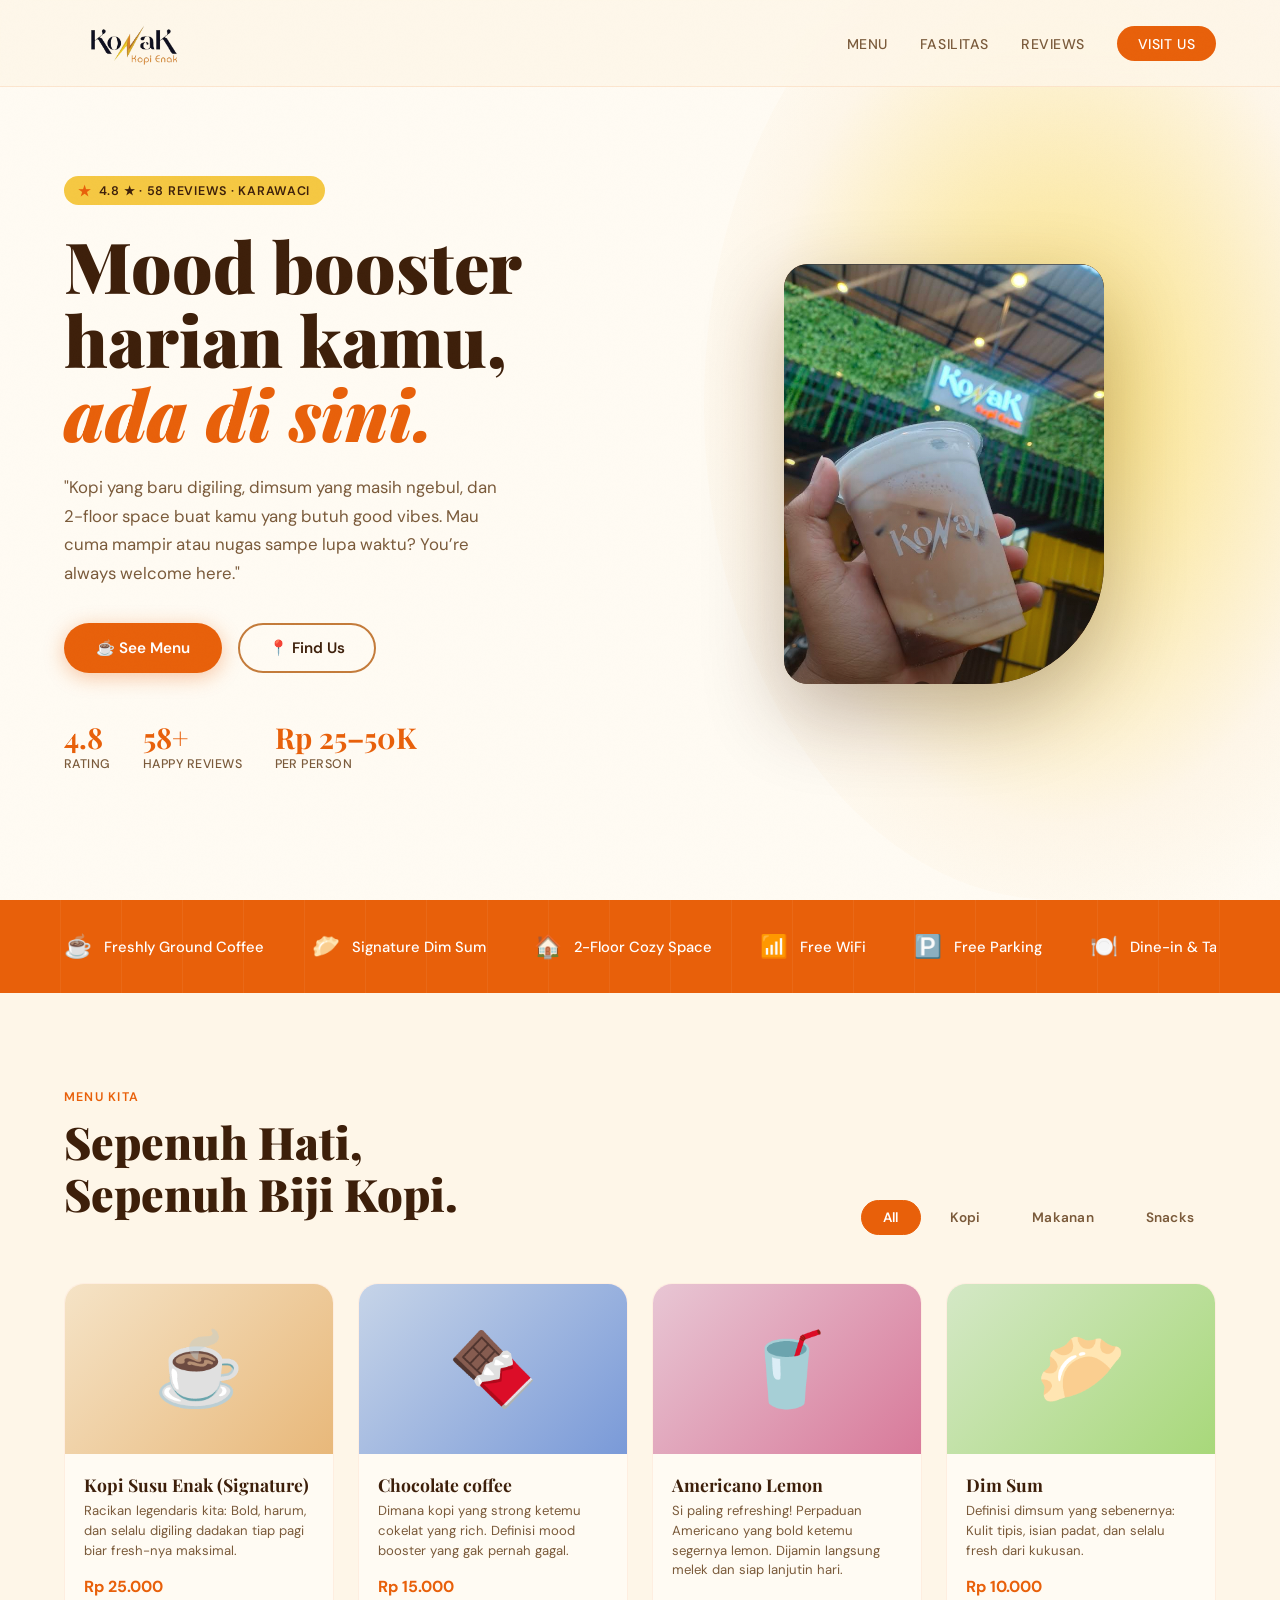
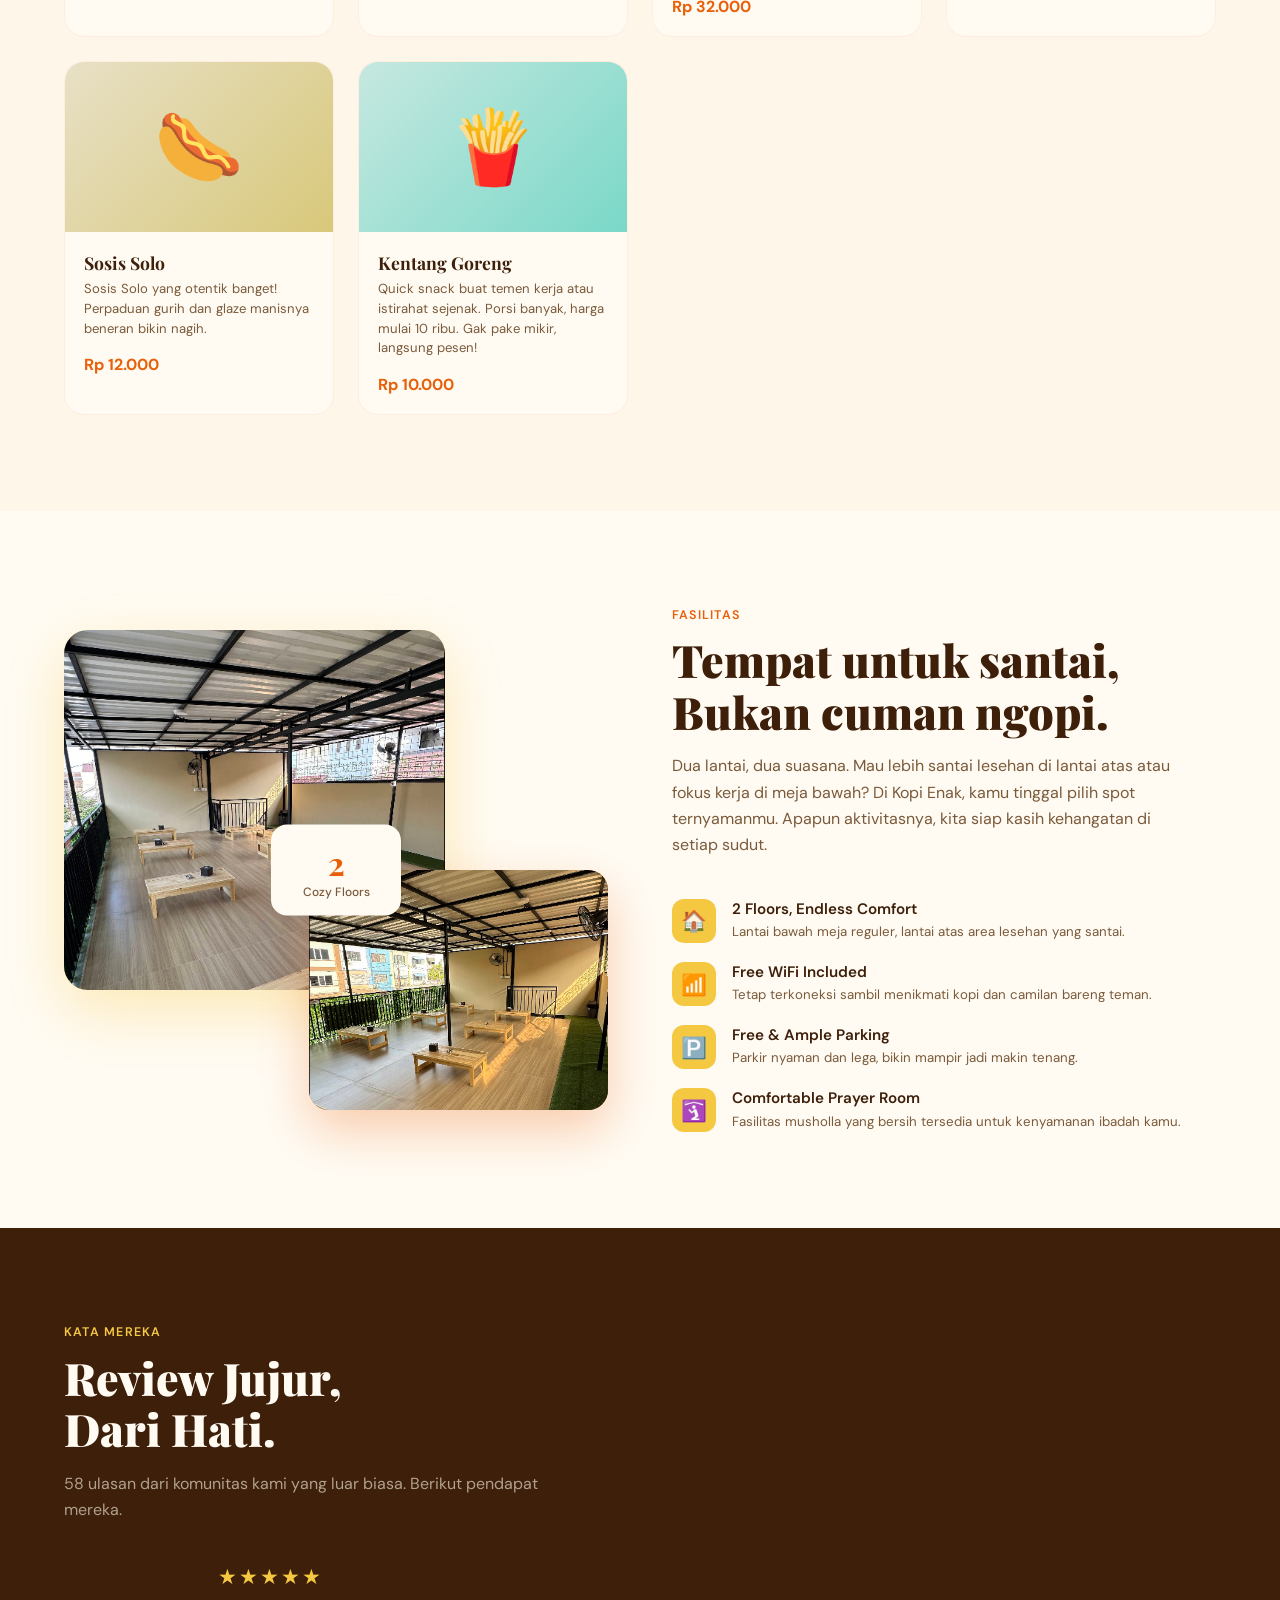
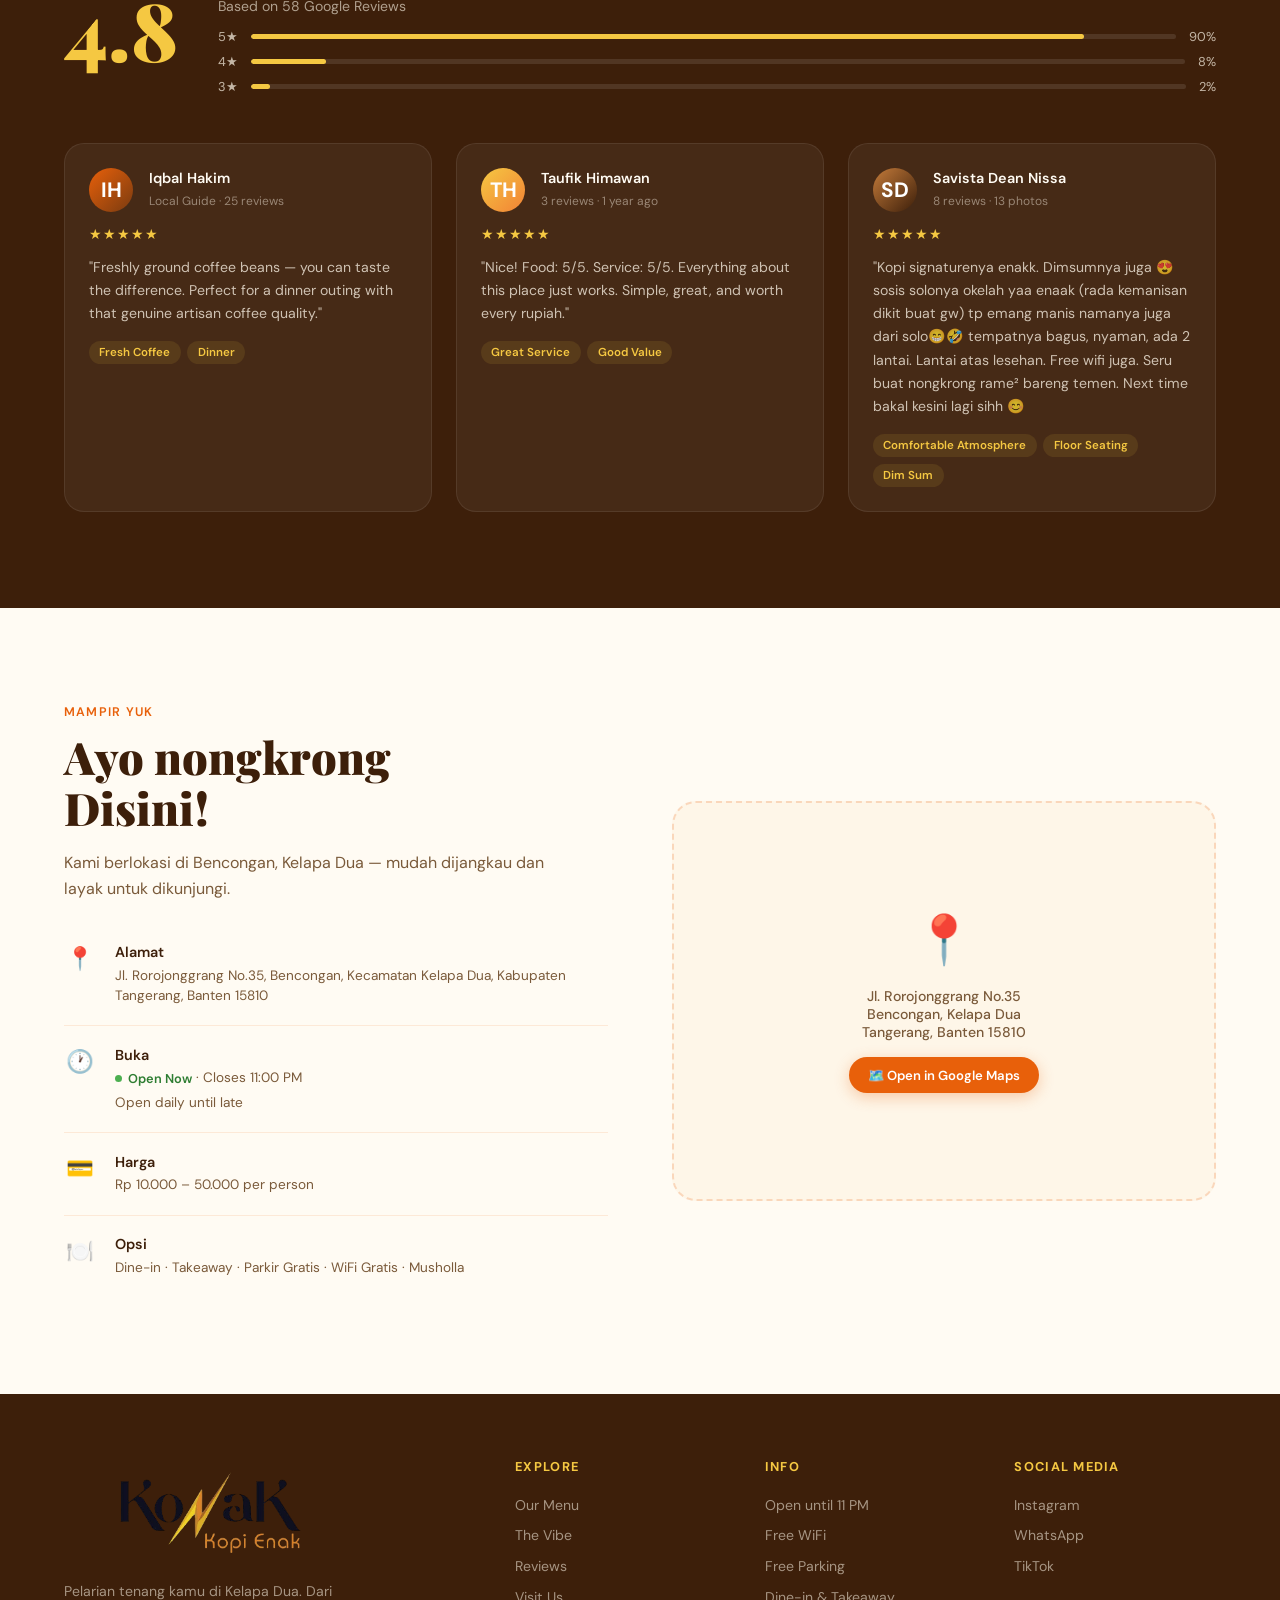
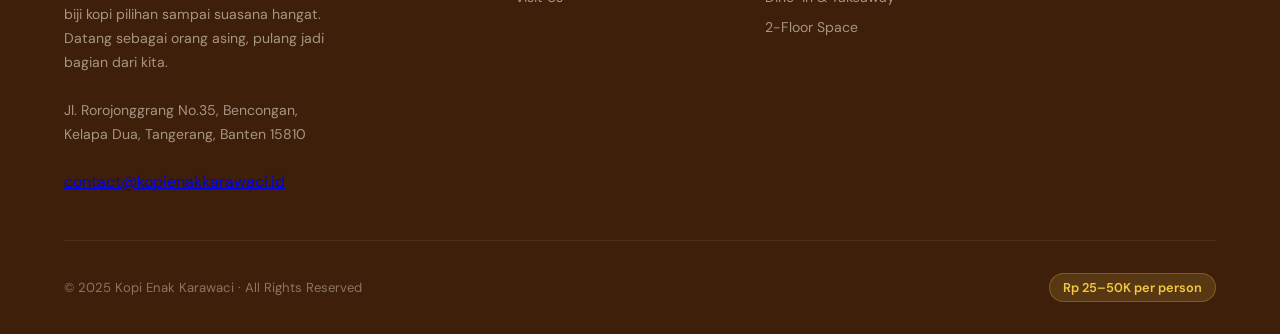
==== kopi-enak-karawaci.html @ ae20caac "first commit" ====
<!DOCTYPE html>
<html lang="en">
<head>
  <meta charset="UTF-8" />
  <meta name="viewport" content="width=device-width, initial-scale=1.0" />
  <title>Kopi Enak Karawaci</title>
  <link href="https://fonts.googleapis.com/css2?family=Playfair+Display:ital,wght@0,700;0,900;1,700&family=DM+Sans:wght@300;400;500;600&display=swap" rel="stylesheet" />
  <link rel="stylesheet" href="styles.css">
</head>
<body>

<!-- NAV -->
<nav>
  <div class="nav-logo"><img src="images/imglogo.png" alt="Kopi Enak"></div>
  <ul class="nav-links" id="navLinks">
    <li><a href="#menu">Menu</a></li>
    <li><a href="#experience">Fasilitas</a></li>
    <li><a href="#reviews">Reviews</a></li>
    <li><a href="https://maps.app.goo.gl/RFLUpTLQC5JrAfsr9" class="nav-cta">Visit Us</a></li>
  </ul>
  <button class="hamburger" id="hamburger" aria-label="Open menu">
    <span></span><span></span><span></span>
  </button>
</nav>

<!-- HERO -->
<section class="hero" id="home">
  <div class="hero-text">
    <div class="hero-badge">4.8 ★ · 58 Reviews · Karawaci</div>
    <h1>Mood booster harian kamu,<em>ada di sini.</em></h1>
    <p class="hero-desc">"Kopi yang baru digiling, dimsum yang masih ngebul, dan 2-floor space buat kamu yang butuh good vibes. Mau cuma mampir atau nugas sampe lupa waktu? You’re always welcome here."</p>
    <div class="hero-actions">
      <a href="#menu" class="btn-primary">☕ See Menu</a>
      <a href="#visit" class="btn-secondary">📍 Find Us</a>
    </div>
    <div class="hero-stats">
      <div class="stat">
        <span class="stat-num">4.8</span>
        <span class="stat-label">Rating</span>
      </div>
      <div class="stat">
        <span class="stat-num">58+</span>
        <span class="stat-label">Happy Reviews</span>
      </div>
      <div class="stat">
        <span class="stat-num">Rp 25–50K</span>
        <span class="stat-label">Per Person</span>
      </div>
    </div>
  </div>
  <div class="hero-visual">
    <div class="hero-card" id="heroCard">
      <img
        id="heroImg"
        src="images/img1.png"
        onerror="this.style.display='none';document.getElementById('heroFallback').style.display='flex'"
        alt="Kopi Enak Karawaci cafe"
        loading="lazy"
        style="width:100%;height:100%;object-fit:cover;border-radius:inherit;"
      />
      <div id="heroFallback" style="display:none;width:100%;height:100%;align-items:center;justify-content:center;font-size:6rem;background:linear-gradient(145deg,#E8600A,#7A3B10);">☕</div>
    </div>
  </div>
</section>

<!-- ABOUT STRIP -->
<div class="about-strip">
  <div style="overflow:hidden;width:100%;">
    <div class="marquee-track">
      <div class="strip-item"><span class="strip-icon">☕</span> Freshly Ground Coffee</div>
      <div class="strip-item"><span class="strip-icon">🥟</span> Signature Dim Sum</div>
      <div class="strip-item"><span class="strip-icon">🏠</span> 2-Floor Cozy Space</div>
      <div class="strip-item"><span class="strip-icon">📶</span> Free WiFi</div>
      <div class="strip-item"><span class="strip-icon">🅿️</span> Free Parking</div>
      <div class="strip-item"><span class="strip-icon">🍽️</span> Dine-in & Takeaway</div>
      <div class="strip-item"><span class="strip-icon">⭐</span> 4.8 Stars</div>
      <!-- duplicate for seamless loop -->
      <div class="strip-item"><span class="strip-icon">☕</span> Freshly Ground Coffee</div>
      <div class="strip-item"><span class="strip-icon">🥟</span> Signature Dim Sum</div>
      <div class="strip-item"><span class="strip-icon">🏠</span> 2-Floor Cozy Space</div>
      <div class="strip-item"><span class="strip-icon">📶</span> Free WiFi</div>
      <div class="strip-item"><span class="strip-icon">🅿️</span> Free Parking</div>
      <div class="strip-item"><span class="strip-icon">🍽️</span> Dine-in & Takeaway</div>
      <div class="strip-item"><span class="strip-icon">⭐</span> 4.8 Stars</div>
    </div>
  </div>
</div>

<!-- MENU -->
<section class="menu-section" id="menu">
  <div class="menu-header reveal">
    <div>
      <div class="section-label">Menu kita</div>
      <h2 class="section-title">Sepenuh Hati,<br>Sepenuh Biji Kopi.</h2>
    </div>
    <div class="menu-tabs">
      <button class="tab active" onclick="filterMenu(this, 'all')">All</button>
      <button class="tab" onclick="filterMenu(this, 'coffee')">Kopi</button>
      <button class="tab" onclick="filterMenu(this, 'food')">Makanan</button>
      <button class="tab" onclick="filterMenu(this, 'snack')">Snacks</button>
    </div>
  </div>
  <div class="menu-grid" id="menuGrid">
    <div class="menu-card reveal" data-cat="coffee">
      <div class="menu-img menu-img-bg-1">
        ☕
              </div>
      <div class="menu-body">
        <div class="menu-name">Kopi Susu Enak (Signature)</div>
        <div class="menu-desc">Racikan legendaris kita: Bold, harum, dan selalu digiling dadakan tiap pagi biar fresh-nya maksimal.</div>
        <div class="menu-footer">
          <span class="menu-price">Rp 25.000</span>
        </div>
      </div>
    </div>
    <div class="menu-card reveal" data-cat="coffee">
      <div class="menu-img menu-img-bg-3">🍫</div>
      <div class="menu-body">
        <div class="menu-name">Chocolate coffee</div>
        <div class="menu-desc">Dimana kopi yang strong ketemu cokelat yang rich. Definisi mood booster yang gak pernah gagal.</div>
        <div class="menu-footer">
          <span class="menu-price">Rp 15.000</span>
        </div>
      </div>
    </div>
    <div class="menu-card reveal" data-cat="coffee">
      <div class="menu-img menu-img-bg-4">🥤
              </div>
      <div class="menu-body">
        <div class="menu-name">Americano Lemon</div>
        <div class="menu-desc">Si paling refreshing! Perpaduan Americano yang bold ketemu segernya lemon. Dijamin langsung melek dan siap lanjutin hari.</div>
        <div class="menu-footer">
          <span class="menu-price">Rp 32.000</span>
        </div>
      </div>
    </div>
    <div class="menu-card reveal" data-cat="food">
      <div class="menu-img menu-img-bg-2">🥟
              </div>
      <div class="menu-body">
        <div class="menu-name">Dim Sum</div>
        <div class="menu-desc">Definisi dimsum yang sebenernya: Kulit tipis, isian padat, dan selalu fresh dari kukusan.</div>
        <div class="menu-footer">
          <span class="menu-price">Rp 10.000</span>
        </div>
      </div>
    </div>
    <div class="menu-card reveal" data-cat="food">
      <div class="menu-img menu-img-bg-5">🌭</div>
      <div class="menu-body">
        <div class="menu-name">Sosis Solo</div>
        <div class="menu-desc">Sosis Solo yang otentik banget! Perpaduan gurih dan glaze manisnya beneran bikin nagih.</div>
        <div class="menu-footer">
          <span class="menu-price">Rp 12.000</span>
        </div>
      </div>
    </div>
    <div class="menu-card reveal" data-cat="snack">
      <div class="menu-img menu-img-bg-6">🍟</div>
      <div class="menu-body">
        <div class="menu-name">Kentang Goreng</div>
        <div class="menu-desc">Quick snack buat temen kerja atau istirahat sejenak. Porsi banyak, harga mulai 10 ribu. Gak pake mikir, langsung pesen!</div>
        <div class="menu-footer">
          <span class="menu-price">Rp 10.000</span>
        </div>
      </div>
    </div>
  </div>
</section>

<!-- EXPERIENCE -->
<section id="experience">
  <div class="experience-section">
    <div class="experience-visual reveal">
      <div class="exp-card-main"><img src="images/img2.png" alt="Experience main image" style="width:100%;height:100%;object-fit:cover;border-radius:inherit;"/></div>
      <div class="exp-card-sub"><img src="images/img3.png" alt="Experience sub image" style="width:100%;height:100%;object-fit:cover;border-radius:inherit;"/></div>
      <div class="exp-floating">
        <div class="exp-floating-num">2</div>
        <div class="exp-floating-text">Cozy Floors</div>
      </div>
    </div>
    <div class="reveal">
      <div class="section-label">Fasilitas</div>
      <h2 class="section-title">Tempat untuk santai,<br>Bukan cuman ngopi.</h2>
      <p class="section-sub">Dua lantai, dua suasana. Mau lebih santai lesehan di lantai atas atau fokus kerja di meja bawah? Di Kopi Enak, kamu tinggal pilih spot ternyamanmu. Apapun aktivitasnya, kita siap kasih kehangatan di setiap sudut.</p>
      <div class="feature-list">
        <div class="feature-item">
          <div class="feature-icon">🏠</div>
          <div class="feature-text">
            <h4>2 Floors, Endless Comfort</h4>
            <p>Lantai bawah meja reguler, lantai atas area lesehan yang santai.</p>
          </div>
        </div>
        <div class="feature-item">
          <div class="feature-icon">📶</div>
          <div class="feature-text">
            <h4>Free WiFi Included</h4>
            <p>Tetap terkoneksi sambil menikmati kopi dan camilan bareng teman.</p>
          </div>
        </div>
        <div class="feature-item">
          <div class="feature-icon">🅿️</div>
          <div class="feature-text">
            <h4>Free & Ample Parking</h4>
            <p>Parkir nyaman dan lega, bikin mampir jadi makin tenang.</p>
          </div>
        </div>
        <div class="feature-item">
          <div class="feature-icon">🛐</div>
          <div class="feature-text">
            <h4>Comfortable Prayer Room</h4>
            <p>Fasilitas musholla yang bersih tersedia untuk kenyamanan ibadah kamu.</p>
          </div>
        </div>
      </div>
    </div>
  </div>
</section>

<!-- REVIEWS -->
<section class="reviews-section" id="reviews">
  <div class="reveal">
    <div class="section-label">Kata mereka</div>
    <h2 class="section-title">Review Jujur,<br>Dari Hati.</h2>
    <p class="section-sub">58 ulasan dari komunitas kami yang luar biasa. Berikut pendapat mereka.</p>
  </div>
  <div class="rating-hero reveal">
    <div class="rating-big">4.8</div>
    <div class="rating-details">
      <div class="stars">★★★★★</div>
      <div class="rating-count">Based on 58 Google Reviews</div>
      <div class="review-bars">
        <div class="bar-row">5★ <div class="bar-track"><div class="bar-fill" style="width:90%"></div></div> 90%</div>
        <div class="bar-row">4★ <div class="bar-track"><div class="bar-fill" style="width:8%"></div></div> 8%</div>
        <div class="bar-row">3★ <div class="bar-track"><div class="bar-fill" style="width:2%"></div></div> 2%</div>
      </div>
    </div>
  </div>
  <div class="reviews-grid">
    <div class="review-card reveal">
      <div class="review-header">
        <div class="reviewer-avatar av-1">IH</div>
        <div class="reviewer-info">
          <h5>Iqbal Hakim</h5>
          <span>Local Guide · 25 reviews</span>
        </div>
      </div>
      <div class="review-stars">★★★★★</div>
      <p class="review-text">"Freshly ground coffee beans — you can taste the difference. Perfect for a dinner outing with that genuine artisan coffee quality."</p>
      <div class="review-tags">
        <span class="review-tag">Fresh Coffee</span>
        <span class="review-tag">Dinner</span>
      </div>
    </div>
    <div class="review-card reveal">
      <div class="review-header">
        <div class="reviewer-avatar av-2">TH</div>
        <div class="reviewer-info">
          <h5>Taufik Himawan</h5>
          <span>3 reviews · 1 year ago</span>
        </div>
      </div>
      <div class="review-stars">★★★★★</div>
      <p class="review-text">"Nice! Food: 5/5. Service: 5/5. Everything about this place just works. Simple, great, and worth every rupiah."</p>
      <div class="review-tags">
        <span class="review-tag">Great Service</span>
        <span class="review-tag">Good Value</span>
      </div>
    </div>
    <div class="review-card reveal">
      <div class="review-header">
        <div class="reviewer-avatar av-3">SD</div>
        <div class="reviewer-info">
          <h5>Savista Dean Nissa</h5>
          <span>8 reviews · 13 photos</span>
        </div>
      </div>
      <div class="review-stars">★★★★★</div>
      <p class="review-text">"Kopi signaturenya enakk. Dimsumnya juga 😍 sosis solonya okelah yaa enaak (rada kemanisan dikit buat gw) tp emang manis namanya juga dari solo😁🤣 tempatnya bagus, nyaman, ada 2 lantai. Lantai atas lesehan. Free wifi juga. Seru buat nongkrong rame² bareng temen. Next time bakal kesini lagi sihh 😊</p>
      <div class="review-tags">
        <span class="review-tag">Comfortable Atmosphere</span>
        <span class="review-tag">Floor Seating</span>
        <span class="review-tag">Dim Sum</span>
      </div>
    </div>
  </div>
</section>

<!-- VISIT -->
<section id="visit">
  <div class="visit-section">
    <div class="reveal">
      <div class="section-label">Mampir yuk</div>
      <h2 class="section-title">Ayo nongkrong<br>Disini!</h2>
      <p class="section-sub">Kami berlokasi di Bencongan, Kelapa Dua — mudah dijangkau dan layak untuk dikunjungi.</p>
      <div class="info-block">
        <div class="info-row">
          <div class="info-icon">📍</div>
          <div class="info-content">
            <h5>Alamat</h5>
            <p>Jl. Rorojonggrang No.35, Bencongan, Kecamatan Kelapa Dua, Kabupaten Tangerang, Banten 15810</p>
          </div>
        </div>
        <div class="info-row">
          <div class="info-icon">🕐</div>
          <div class="info-content">
            <h5>Buka</h5>
            <p><span class="open-badge">Open Now</span> · Closes 11:00 PM</p>
            <p style="margin-top:0.25rem">Open daily until late</p>
          </div>
        </div>
        <div class="info-row">
          <div class="info-icon">💳</div>
          <div class="info-content">
            <h5>Harga</h5>
            <p>Rp 10.000 – 50.000 per person</p>
          </div>
        </div>
        <div class="info-row">
          <div class="info-icon">🍽️</div>
          <div class="info-content">
            <h5>Opsi</h5>
            <p>Dine-in · Takeaway · Parkir Gratis · WiFi Gratis · Musholla</p>
          </div>
        </div>
      </div>
    </div>
    <div class="reveal">
      <div class="map-placeholder">
        📍
        <p>Jl. Rorojonggrang No.35<br>Bencongan, Kelapa Dua<br>Tangerang, Banten 15810</p>
        <a href="https://maps.app.goo.gl/RFLUpTLQC5JrAfsr9" target="_blank" class="map-btn" style="font-size:0.82rem;padding:0.6rem 1.2rem;">🗺️ Open in Google Maps</a>
      </div>
    </div>
  </div>
</section>

<!-- FOOTER -->
<footer>
  <div class="footer-grid">
    <div>
      <div class="footer-brand"><img src="images/imglogo.png" alt="Kopi Enak" class="footer-logo"></div>
      <p class="footer-desc">Pelarian tenang kamu di Kelapa Dua. Dari biji kopi pilihan sampai suasana hangat. Datang sebagai orang asing, pulang jadi bagian dari kita.</p>
      <p class="footer-desc">Jl. Rorojonggrang No.35, Bencongan, Kelapa Dua, Tangerang, Banten 15810</p>
      <p class="footer-email"><a href="mailto:contact@kopienakkarawaci.id">contact@kopienakkarawaci.id</a></p>
    </div>
    <div class="footer-col">
      <h6>Explore</h6>
      <ul class="footer-links">
        <li><a href="#menu">Our Menu</a></li>
        <li><a href="#experience">The Vibe</a></li>
        <li><a href="#reviews">Reviews</a></li>
        <li><a href="#visit">Visit Us</a></li>
      </ul>
    </div>
    <div class="footer-col">
      <h6>Info</h6>
      <ul class="footer-links">
        <li><a href="#">Open until 11 PM</a></li>
        <li><a href="#">Free WiFi</a></li>
        <li><a href="#">Free Parking</a></li>
        <li><a href="#">Dine-in & Takeaway</a></li>
        <li><a href="#">2-Floor Space</a></li>
      </ul>
    </div>
    <div class="footer-col">
      <h6>Social Media</h6>
      <ul class="footer-links">
        <li><a href="#" title="Instagram">Instagram</a></li>
        <li><a href="#" title="WhatsApp">WhatsApp</a></li>
        <li><a href="#" title="TikTok">TikTok</a></li>
      </ul>
    </div>
  </div>
  <div class="footer-bottom">
    <p>© 2025 Kopi Enak Karawaci · All Rights Reserved</p>
    <span class="price-badge">Rp 25–50K per person</span>
  </div>
</footer>

<script src="script.js"></script>

</body>
</html>
---- styles.css ----
:root {
  --orange: #E8600A;
  --orange-light: #F28235;
  --yellow: #F5C842;
  --yellow-light: #FAE07A;
  --cream: #FEF6E8;
  --warm-white: #FFFBF3;
  --brown: #3D1F0A;
  --brown-mid: #7A3B10;
  --brown-light: #C47B3A;
  --text: #2A1305;
  --text-muted: #7A5A3A;
}

*, *::before, *::after { box-sizing: border-box; margin: 0; padding: 0; }

html { scroll-behavior: smooth; }

body {
  font-family: 'DM Sans', sans-serif;
  background: var(--warm-white);
  color: var(--text);
  overflow-x: hidden;
}

/* ── NOISE TEXTURE OVERLAY ── */
body::before {
  content: '';
  position: fixed;
  inset: 0;
  background-image: url("data:image/svg+xml,%3Csvg xmlns='http://www.w3.org/2000/svg' width='200' height='200'%3E%3Cfilter id='n'%3E%3CfeTurbulence type='fractalNoise' baseFrequency='0.75' numOctaves='4' stitchTiles='stitch'/%3E%3C/filter%3E%3Crect width='200' height='200' filter='url(%23n)' opacity='0.04'/%3E%3C/svg%3E");
  pointer-events: none;
  z-index: 9999;
  opacity: 0.4;
}

/* ── NAV ── */
nav {
  position: fixed;
  top: 0; left: 0; right: 0;
  z-index: 100;
  display: flex;
  align-items: center;
  justify-content: space-between;
  padding: 1.2rem 5vw;
  background: rgba(254, 246, 232, 0.85);
  backdrop-filter: blur(12px);
  border-bottom: 1.5px solid rgba(232, 96, 10, 0.12);
}

.nav-logo {
  display: flex;
  align-items: center;
  font-family: 'Playfair Display', serif;
  font-size: 1.4rem;
  font-weight: 900;
  color: var(--brown);
  letter-spacing: -0.02em;
}
.nav-logo img { max-height: 48px; height: auto; width: auto; }

.nav-logo span { color: var(--orange); }

.nav-links {
  display: flex;
  gap: 2rem;
  list-style: none;
}

.nav-links a {
  text-decoration: none;
  font-size: 0.88rem;
  font-weight: 500;
  color: var(--text-muted);
  letter-spacing: 0.04em;
  text-transform: uppercase;
  transition: color 0.2s;
}

.nav-links a:hover { color: var(--orange); }

.nav-cta {
  background: var(--orange);
  color: #fff !important;
  padding: 0.55rem 1.3rem;
  border-radius: 100px;
  transition: background 0.2s, transform 0.2s !important;
}

.nav-cta:hover {
  background: var(--orange-light) !important;
  color: #fff !important;
  transform: translateY(-1px);
}

.hamburger {
  display: none;
  flex-direction: column;
  gap: 5px;
  cursor: pointer;
  background: none;
  border: none;
}

.hamburger span {
  display: block;
  width: 24px;
  height: 2px;
  background: var(--brown);
  transition: all 0.3s;
  border-radius: 2px;
}

/* ── HERO ── */
.hero {
  min-height: 100vh;
  display: grid;
  grid-template-columns: 1fr 1fr;
  align-items: center;
  padding: 7rem 5vw 4rem;
  gap: 4rem;
  position: relative;
  overflow: hidden;
}

.hero::after {
  content: '';
  position: absolute;
  right: -10vw;
  top: -10vh;
  width: 55vw;
  height: 110vh;
  background: radial-gradient(ellipse at center, var(--yellow-light) 0%, var(--cream) 60%, transparent 80%);
  border-radius: 50% 0 0 50%;
  z-index: 0;
}

.hero-text { position: relative; z-index: 1; }

.hero-badge {
  display: inline-flex;
  align-items: center;
  gap: 0.4rem;
  background: var(--yellow);
  color: var(--brown);
  font-size: 0.78rem;
  font-weight: 600;
  letter-spacing: 0.06em;
  text-transform: uppercase;
  padding: 0.35rem 0.9rem;
  border-radius: 100px;
  margin-bottom: 1.5rem;
  animation: slideUp 0.6s ease both;
}

.hero-badge::before { content: '★'; font-size: 0.9rem; color: var(--orange); }

h1 {
  font-family: 'Playfair Display', serif;
  font-size: clamp(2.6rem, 5.5vw, 4.8rem);
  font-weight: 900;
  line-height: 1.05;
  color: var(--brown);
  margin-bottom: 1.4rem;
  animation: slideUp 0.7s 0.1s ease both;
}

h1 em {
  font-style: italic;
  color: var(--orange);
  display: block;
}

.hero-desc {
  font-size: 1.05rem;
  line-height: 1.7;
  color: var(--text-muted);
  max-width: 440px;
  margin-bottom: 2.2rem;
  animation: slideUp 0.7s 0.2s ease both;
}

.hero-actions {
  display: flex;
  gap: 1rem;
  flex-wrap: wrap;
  animation: slideUp 0.7s 0.3s ease both;
}

.btn-primary {
  background: var(--orange);
  color: #fff;
  border: none;
  padding: 0.85rem 2rem;
  border-radius: 100px;
  font-family: 'DM Sans', sans-serif;
  font-size: 0.95rem;
  font-weight: 600;
  cursor: pointer;
  text-decoration: none;
  display: inline-flex;
  align-items: center;
  gap: 0.5rem;
  transition: background 0.2s, transform 0.2s, box-shadow 0.2s;
  box-shadow: 0 4px 20px rgba(232,96,10,0.35);
}

.btn-primary:hover {
  background: var(--orange-light);
  transform: translateY(-2px);
  box-shadow: 0 8px 30px rgba(232,96,10,0.4);
}

.btn-secondary {
  background: transparent;
  color: var(--brown);
  border: 2px solid var(--brown-light);
  padding: 0.83rem 1.8rem;
  border-radius: 100px;
  font-family: 'DM Sans', sans-serif;
  font-size: 0.95rem;
  font-weight: 600;
  cursor: pointer;
  text-decoration: none;
  display: inline-flex;
  align-items: center;
  gap: 0.5rem;
  transition: all 0.2s;
}

.btn-secondary:hover {
  background: var(--cream);
  border-color: var(--orange);
  color: var(--orange);
  transform: translateY(-2px);
}

.hero-stats {
  display: flex;
  gap: 2rem;
  margin-top: 2.8rem;
  animation: slideUp 0.7s 0.4s ease both;
}

.stat { display: flex; flex-direction: column; }

.stat-num {
  font-family: 'Playfair Display', serif;
  font-size: 1.8rem;
  font-weight: 700;
  color: var(--orange);
}

.stat-label {
  font-size: 0.78rem;
  font-weight: 500;
  color: var(--text-muted);
  letter-spacing: 0.04em;
  text-transform: uppercase;
}

/* ── HERO VISUAL ── */
.hero-visual {
  position: relative;
  z-index: 1;
  display: flex;
  justify-content: center;
  align-items: center;
  animation: fadeIn 0.9s 0.2s ease both;
}

.hero-card {
  width: 320px;
  height: 420px;
  border-radius: 24px 24px 120px 24px;
  position: relative;
  display: flex;
  align-items: center;
  justify-content: center;
  box-shadow: 0 30px 80px rgba(61,31,10,0.3);
  overflow: hidden;
  background: var(--brown);
}

.hero-card img {
  width: 100%;
  height: 100%;
  object-fit: cover;
  display: block;
  border-radius: inherit;
}

.hero-card::after {
  content: '';
  position: absolute;
  inset: 0;
  background: linear-gradient(to top, rgba(61,31,10,0.45) 0%, transparent 60%);
  border-radius: inherit;
  pointer-events: none;
}

.hero-tag {
  position: absolute;
  background: var(--warm-white);
  border-radius: 16px;
  padding: 0.7rem 1rem;
  display: flex;
  align-items: center;
  gap: 0.5rem;
  font-size: 0.82rem;
  font-weight: 600;
  box-shadow: 0 8px 24px rgba(61,31,10,0.15);
  color: var(--brown);
}

.hero-tag-1 { top: 30px; left: -50px; animation: float 3.5s 0.5s ease-in-out infinite; }
.hero-tag-2 { bottom: 60px; right: -40px; animation: float 4s 1s ease-in-out infinite; }
.hero-tag-3 { top: 50%; right: -55px; animation: float 3.2s 0.3s ease-in-out infinite; }

.tag-dot { width: 8px; height: 8px; border-radius: 0% }

/* ── SECTION SHARED ── */
section { padding: 6rem 5vw; }

.section-label {
  font-size: 0.78rem;
  font-weight: 600;
  letter-spacing: 0.1em;
  text-transform: uppercase;
  color: var(--orange);
  margin-bottom: 0.7rem;
}

.section-title {
  font-family: 'Playfair Display', serif;
  font-size: clamp(1.8rem, 3.5vw, 2.8rem);
  font-weight: 900;
  color: var(--brown);
  line-height: 1.15;
  margin-bottom: 1rem;
}

.section-sub {
  font-size: 1rem;
  color: var(--text-muted);
  max-width: 500px;
  line-height: 1.65;
}

/* ── ABOUT STRIP ── */
.about-strip {
  background: var(--orange);
  padding: 2rem 5vw;
  display: flex;
  align-items: center;
  gap: 3rem;
  flex-wrap: wrap;
  overflow: hidden;
  position: relative;
}

.about-strip::before {
  content: '';
  position: absolute;
  left: 0; top: 0; bottom: 0;
  width: 100%;
  background: repeating-linear-gradient(
    90deg,
    transparent 0,
    transparent 60px,
    rgba(255,255,255,0.06) 60px,
    rgba(255,255,255,0.06) 61px
  );
}

.strip-item {
  display: flex;
  align-items: center;
  gap: 0.75rem;
  color: #fff;
  font-weight: 500;
  font-size: 0.92rem;
  position: relative;
}

.strip-icon { font-size: 1.4rem; }

/* ── MENU ── */
.menu-section { background: var(--cream); }

.menu-header {
  display: flex;
  justify-content: space-between;
  align-items: flex-end;
  flex-wrap: wrap;
  gap: 1.5rem;
  margin-bottom: 3rem;
}

.menu-tabs {
  display: flex;
  gap: 0.5rem;
  flex-wrap: wrap;
}

.tab {
  padding: 0.5rem 1.3rem;
  border-radius: 100px;
  border: 1.5px solid transparent;
  background: transparent;
  font-family: 'DM Sans', sans-serif;
  font-size: 0.85rem;
  font-weight: 600;
  cursor: pointer;
  color: var(--text-muted);
  transition: all 0.25s;
  letter-spacing: 0.02em;
}

.tab.active, .tab:hover {
  background: var(--orange);
  color: #fff;
  border-color: var(--orange);
}

.menu-grid {
  display: grid;
  grid-template-columns: repeat(auto-fill, minmax(260px, 1fr));
  gap: 1.5rem;
}

.menu-card {
  background: var(--warm-white);
  border-radius: 20px;
  overflow: hidden;
  transition: transform 0.3s, box-shadow 0.3s;
  border: 1.5px solid rgba(232,96,10,0.08);
}

.menu-card:hover {
  transform: translateY(-6px);
  box-shadow: 0 20px 50px rgba(61,31,10,0.12);
}

.menu-img {
  height: 170px;
  display: flex;
  align-items: center;
  justify-content: center;
  font-size: 4.5rem;
  position: relative;
  overflow: hidden;
}

.menu-img-bg-1 { background: linear-gradient(135deg, #F5E3C6, #E8B87A); }
.menu-img-bg-2 { background: linear-gradient(135deg, #D4E8C6, #A8D87A); }
.menu-img-bg-3 { background: linear-gradient(135deg, #C6D4E8, #7A9AD8); }
.menu-img-bg-4 { background: linear-gradient(135deg, #E8C6D4, #D87A9A); }
.menu-img-bg-5 { background: linear-gradient(135deg, #E8E0C6, #D8C87A); }
.menu-img-bg-6 { background: linear-gradient(135deg, #C6E8E0, #7AD8C8); }

.menu-badge {
  position: absolute;
  top: 12px;
  right: 12px;
  background: var(--orange);
  color: #fff;
  font-size: 0.68rem;
  font-weight: 700;
  letter-spacing: 0.06em;
  text-transform: uppercase;
  padding: 0.25rem 0.6rem;
  border-radius: 100px;
}

.menu-body { padding: 1.2rem; }

.menu-name {
  font-family: 'Playfair Display', serif;
  font-size: 1.1rem;
  font-weight: 700;
  color: var(--brown);
  margin-bottom: 0.3rem;
}

.menu-desc {
  font-size: 0.82rem;
  color: var(--text-muted);
  line-height: 1.5;
  margin-bottom: 1rem;
}

.menu-footer {
  display: flex;
  align-items: center;
  justify-content: space-between;
}

.menu-price {
  font-weight: 700;
  font-size: 1rem;
  color: var(--orange);
}

/* ── EXPERIENCE ── */
.experience-section {
  display: grid;
  grid-template-columns: 1fr 1fr;
  gap: 5vw;
  align-items: center;
}

.experience-visual {
  position: relative;
  height: 480px;
}

.exp-card-main {
  position: absolute;
  left: 0; top: 0;
  width: 70%;
  height: 360px;
  background: linear-gradient(145deg, var(--yellow-light), var(--yellow));
  border-radius: 24px;
  display: flex;
  align-items: center;
  justify-content: center;
  font-size: 6rem;
  box-shadow: 0 20px 60px rgba(245,200,66,0.35);
}

.exp-card-sub {
  position: absolute;
  right: 0; bottom: 0;
  width: 55%;
  height: 240px;
  background: linear-gradient(145deg, var(--orange), var(--brown-mid));
  border-radius: 20px;
  display: flex;
  align-items: center;
  justify-content: center;
  font-size: 4rem;
  box-shadow: 0 20px 50px rgba(232,96,10,0.3);
}

.exp-floating {
  position: absolute;
  top: 50%;
  left: 50%;
  transform: translate(-50%, -50%);
  background: var(--warm-white);
  border-radius: 16px;
  padding: 1rem 1.4rem;
  box-shadow: 0 12px 40px rgba(61,31,10,0.15);
  text-align: center;
  min-width: 130px;
}

.exp-floating-num {
  font-family: 'Playfair Display', serif;
  font-size: 2rem;
  font-weight: 700;
  color: var(--orange);
}

.exp-floating-text { font-size: 0.75rem; color: var(--text-muted); font-weight: 500; }

.feature-list { margin-top: 2.5rem; display: flex; flex-direction: column; gap: 1.2rem; }

.feature-item {
  display: flex;
  align-items: flex-start;
  gap: 1rem;
}

.feature-icon {
  width: 44px;
  height: 44px;
  min-width: 44px;
  border-radius: 12px;
  background: var(--yellow);
  display: flex;
  align-items: center;
  justify-content: center;
  font-size: 1.3rem;
}

.feature-text h4 {
  font-weight: 600;
  color: var(--brown);
  font-size: 0.95rem;
  margin-bottom: 0.2rem;
}

.feature-text p {
  font-size: 0.83rem;
  color: var(--text-muted);
  line-height: 1.5;
}

/* ── REVIEWS ── */
.reviews-section { background: var(--brown); }

.reviews-section .section-label { color: var(--yellow); }
.reviews-section .section-title { color: var(--warm-white); }
.reviews-section .section-sub { color: rgba(254,246,232,0.6); }

.rating-hero {
  display: flex;
  align-items: center;
  gap: 2.5rem;
  margin: 2.5rem 0;
  flex-wrap: wrap;
}

.rating-big {
  font-family: 'Playfair Display', serif;
  font-size: 5rem;
  font-weight: 900;
  color: var(--yellow);
  line-height: 1;
}

.rating-details { flex: 1; }

.stars { color: var(--yellow); font-size: 1.3rem; letter-spacing: 2px; margin-bottom: 0.4rem; }

.rating-count { color: rgba(254,246,232,0.6); font-size: 0.88rem; }

.review-bars { display: flex; flex-direction: column; gap: 0.5rem; margin-top: 0.8rem; }

.bar-row {
  display: flex;
  align-items: center;
  gap: 0.8rem;
  font-size: 0.8rem;
  color: rgba(254,246,232,0.7);
}

.bar-track {
  flex: 1;
  height: 5px;
  background: rgba(255,255,255,0.1);
  border-radius: 10px;
  overflow: hidden;
}

.bar-fill {
  height: 100%;
  background: var(--yellow);
  border-radius: 10px;
}

.reviews-grid {
  display: grid;
  grid-template-columns: repeat(auto-fill, minmax(280px, 1fr));
  gap: 1.5rem;
  margin-top: 3rem;
}

.review-card {
  background: rgba(255,255,255,0.05);
  border: 1.5px solid rgba(255,255,255,0.08);
  border-radius: 20px;
  padding: 1.5rem;
  transition: background 0.25s, border-color 0.25s;
}

.review-card:hover {
  background: rgba(255,255,255,0.09);
  border-color: rgba(245,200,66,0.3);
}

.review-header {
  display: flex;
  align-items: center;
  gap: 1rem;
  margin-bottom: 0.9rem;
}

.reviewer-avatar {
  width: 44px;
  height: 44px;
  border-radius: 50%;
  display: flex;
  align-items: center;
  justify-content: center;
  font-size: 1.3rem;
  font-weight: 700;
  color: #fff;
  flex-shrink: 0;
}

.av-1 { background: linear-gradient(135deg, var(--orange), var(--brown-mid)); }
.av-2 { background: linear-gradient(135deg, var(--yellow), var(--orange-light)); }
.av-3 { background: linear-gradient(135deg, var(--brown-light), var(--brown)); }

.reviewer-info h5 { color: var(--warm-white); font-size: 0.9rem; font-weight: 600; margin-bottom: 0.1rem; }
.reviewer-info span { color: rgba(254,246,232,0.45); font-size: 0.75rem; }

.review-stars { color: var(--yellow); font-size: 0.85rem; letter-spacing: 1px; margin-bottom: 0.8rem; }

.review-text { font-size: 0.88rem; line-height: 1.65; color: rgba(254,246,232,0.75); }

.review-tags { display: flex; flex-wrap: wrap; gap: 0.4rem; margin-top: 1rem; }

.review-tag { font-size: 0.72rem; font-weight: 600; color: var(--yellow); background: rgba(245,200,66,0.1); border-radius: 100px; padding: 0.25rem 0.65rem; }

/* ── VISIT ── */
.visit-section {
  display: grid;
  grid-template-columns: 1fr 1fr;
  gap: 5vw;
  align-items: center;
}

.info-block { margin-top: 2.5rem; }

.info-row {
  display: flex;
  align-items: flex-start;
  gap: 1.2rem;
  padding: 1.2rem 0;
  border-bottom: 1px solid rgba(232,96,10,0.12);
}

.info-row:first-child { padding-top: 0; }
.info-row:last-child { border-bottom: none; }

.info-icon {
  font-size: 1.4rem;
  min-width: 32px;
  text-align: center;
  margin-top: 0.1rem;
}

.info-content h5 {
  font-weight: 600;
  color: var(--brown);
  font-size: 0.9rem;
  margin-bottom: 0.3rem;
}

.info-content p {
  font-size: 0.85rem;
  color: var(--text-muted);
  line-height: 1.5;
}

.info-content .open-badge {
  display: inline-flex;
  align-items: center;
  gap: 0.35rem;
  font-size: 0.8rem;
  font-weight: 600;
  color: #2E7D32;
}

.info-content .open-badge::before {
  content: '';
  width: 7px;
  height: 7px;
  background: #4CAF50;
  border-radius: 50%;
  display: block;
}

.map-placeholder {
  background: var(--cream);
  border-radius: 24px;
  height: 400px;
  display: flex;
  align-items: center;
  justify-content: center;
  flex-direction: column;
  gap: 1rem;
  border: 2px dashed rgba(232,96,10,0.2);
  font-size: 3rem;
  color: var(--orange);
}

.map-placeholder p {
  font-size: 0.88rem;
  font-weight: 500;
  color: var(--text-muted);
  font-family: 'DM Sans', sans-serif;
  text-align: center;
  padding: 0 2rem;
}

.map-btn {
  display: inline-flex;
  align-items: center;
  gap: 0.5rem;
  background: var(--orange);
  color: #fff;
  text-decoration: none;
  padding: 0.7rem 1.5rem;
  border-radius: 100px;
  font-family: 'DM Sans', sans-serif;
  font-size: 0.88rem;
  font-weight: 600;
  transition: background 0.2s, transform 0.2s;
  box-shadow: 0 4px 15px rgba(232,96,10,0.3);
}

.map-btn:hover { background: var(--orange-light); transform: translateY(-2px); }

/* ── FOOTER ── */
footer {
  background: var(--brown);
  padding: 4rem 5vw 2rem;
}

.footer-grid {
  display: grid;
  grid-template-columns: 2fr 1fr 1fr 1fr;
  gap: 3rem;
  margin-bottom: 3rem;
}

.footer-brand {
  font-family: 'Playfair Display', serif;
  font-size: 1.6rem;
  font-weight: 900;
  color: var(--warm-white);
  margin-bottom: 1rem;
}

.footer-brand span { color: var(--yellow); }
.footer-brand img { max-height: 100px; height: auto; width: auto; }

.footer-desc {
  font-size: 0.88rem;
  color: rgba(254,246,232,0.55);
  line-height: 1.7;
  max-width: 280px;
  margin-bottom: 1.5rem;
}

.social-links { display: flex; gap: 0.75rem; }

.social-link {
  width: 38px;
  height: 38px;
  border-radius: 50%;
  background: rgba(255,255,255,0.08);
  border: 1px solid rgba(255,255,255,0.12);
  display: flex;
  align-items: center;
  justify-content: center;
  font-size: 1rem;
  text-decoration: none;
  transition: background 0.2s, transform 0.2s;
}

.social-link:hover { background: var(--orange); transform: translateY(-2px); }

.footer-col h6 {
  font-size: 0.8rem;
  font-weight: 700;
  letter-spacing: 0.1em;
  text-transform: uppercase;
  color: var(--yellow);
  margin-bottom: 1.2rem;
}

.footer-links { list-style: none; display: flex; flex-direction: column; gap: 0.6rem; }

.footer-links a {
  text-decoration: none;
  font-size: 0.88rem;
  color: rgba(254,246,232,0.55);
  transition: color 0.2s;
}

.footer-links a:hover { color: var(--warm-white); }

.footer-bottom {
  border-top: 1px solid rgba(255,255,255,0.08);
  padding-top: 2rem;
  display: flex;
  justify-content: space-between;
  align-items: center;
  flex-wrap: wrap;
  gap: 1rem;
}

.footer-bottom p {
  font-size: 0.82rem;
  color: rgba(254,246,232,0.4);
}

.price-badge {
  background: rgba(245,200,66,0.15);
  color: var(--yellow);
  font-size: 0.8rem;
  font-weight: 600;
  padding: 0.3rem 0.8rem;
  border-radius: 100px;
  border: 1px solid rgba(245,200,66,0.25);
}

/* ── ANIMATIONS ── */
@keyframes slideUp {
  from { opacity: 0; transform: translateY(24px); }
  to { opacity: 1; transform: translateY(0); }
}

@keyframes fadeIn {
  from { opacity: 0; }
  to { opacity: 1; }
}

@keyframes float {
  0%, 100% { transform: translateY(0); }
  50% { transform: translateY(-10px); }
}

@keyframes marquee {
  from { transform: translateX(0); }
  to { transform: translateX(-50%); }
}

.marquee-track {
  display: flex;
  gap: 3rem;
  animation: marquee 18s linear infinite;
  width: max-content;
}

/* ── SCROLL ANIMATIONS ── */
.reveal {
  opacity: 0;
  transform: translateY(30px);
  transition: opacity 0.7s ease, transform 0.7s ease;
}

.reveal.visible {
  opacity: 1;
  transform: translateY(0);
}

/* ── MOBILE NAV OPEN ── */
.nav-links.open {
  display: flex;
  flex-direction: column;
  position: fixed;
  top: 64px;
  left: 0; right: 0;
  background: var(--cream);
  padding: 2rem 5vw;
  border-bottom: 1.5px solid rgba(232,96,10,0.12);
  gap: 1.5rem;
  z-index: 99;
}

/* ── RESPONSIVE ── */
@media (max-width: 900px) {
  .hero {
    grid-template-columns: 1fr;
    text-align: center;
    padding-top: 6rem;
  }

  .hero::after { display: none; }
  .hero-actions { justify-content: center; }
  .hero-stats { justify-content: center; }
  .hero-desc { margin: 0 auto 2rem; }
  .hero-visual { order: -1; }
  .hero-tag-1, .hero-tag-2, .hero-tag-3 { display: none; }

  .experience-section, .visit-section {
    grid-template-columns: 1fr;
  }

  .experience-visual { height: 280px; order: -1; }
  .exp-card-main { width: 60%; height: 260px; font-size: 4rem; }
  .exp-card-sub { height: 180px; font-size: 3rem; }

  .footer-grid { grid-template-columns: 1fr; gap: 2rem; }

  .nav-links { display: none; }
  .hamburger { display: flex; }

  .menu-header { flex-direction: column; align-items: flex-start; }
}

@media (max-width: 600px) {
  .about-strip { gap: 1.5rem; padding: 1.5rem 5vw; }
  .strip-item { font-size: 0.82rem; }
  .rating-hero { flex-direction: column; align-items: flex-start; gap: 1.5rem; }
  .rating-big { font-size: 3.5rem; }
  .footer-bottom { flex-direction: column; text-align: center; }
}
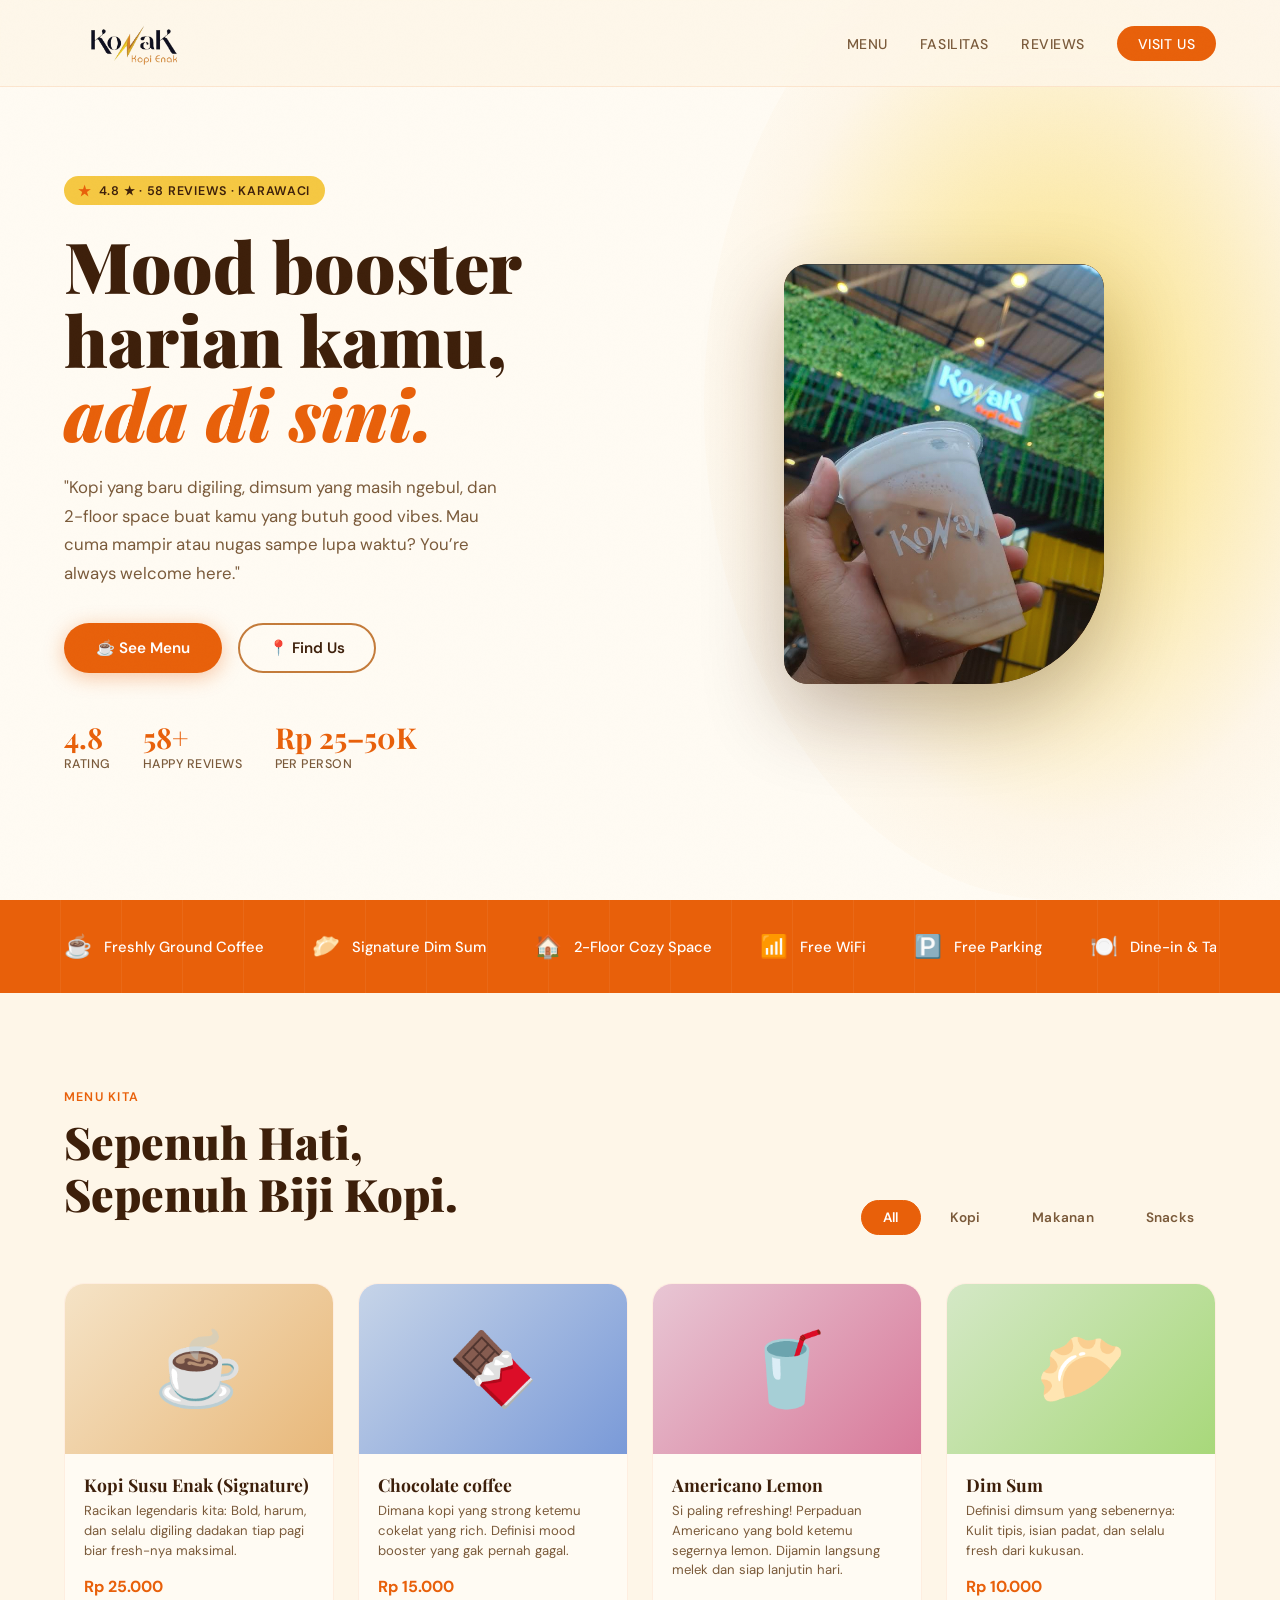
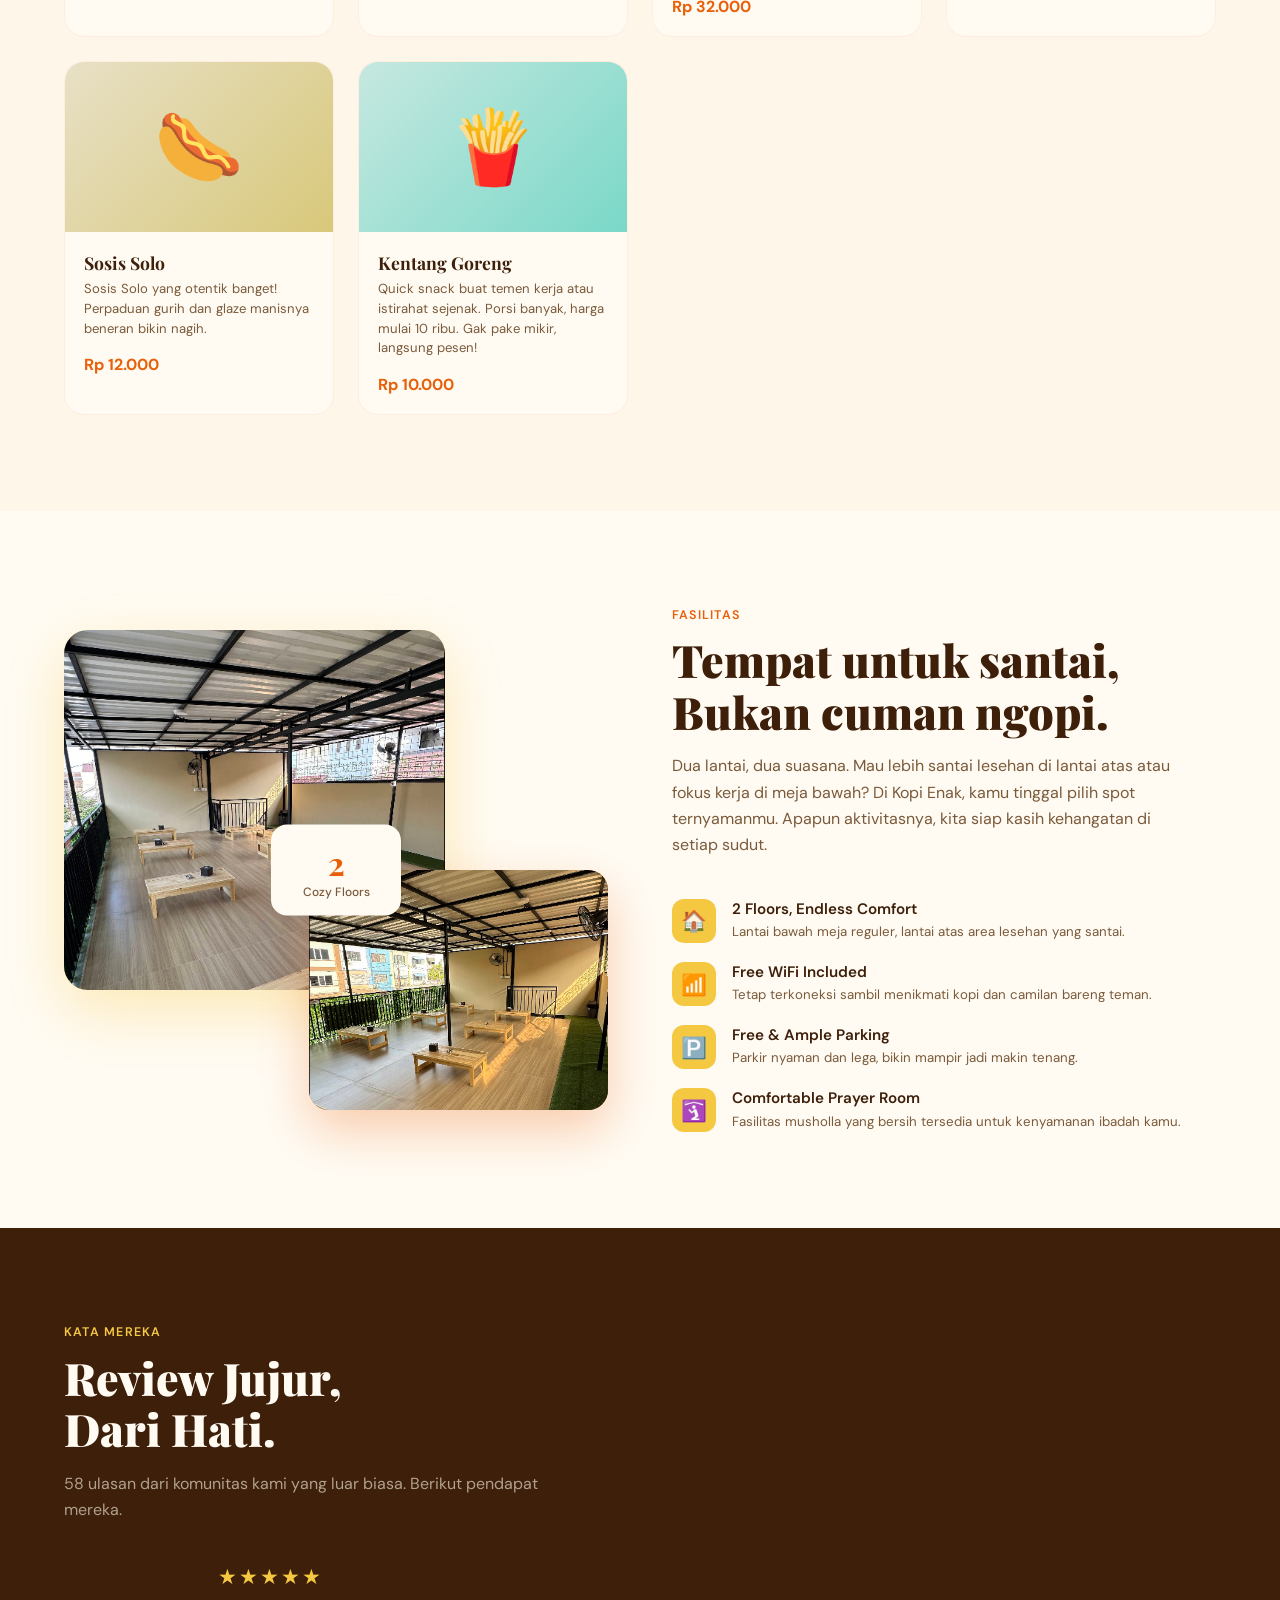
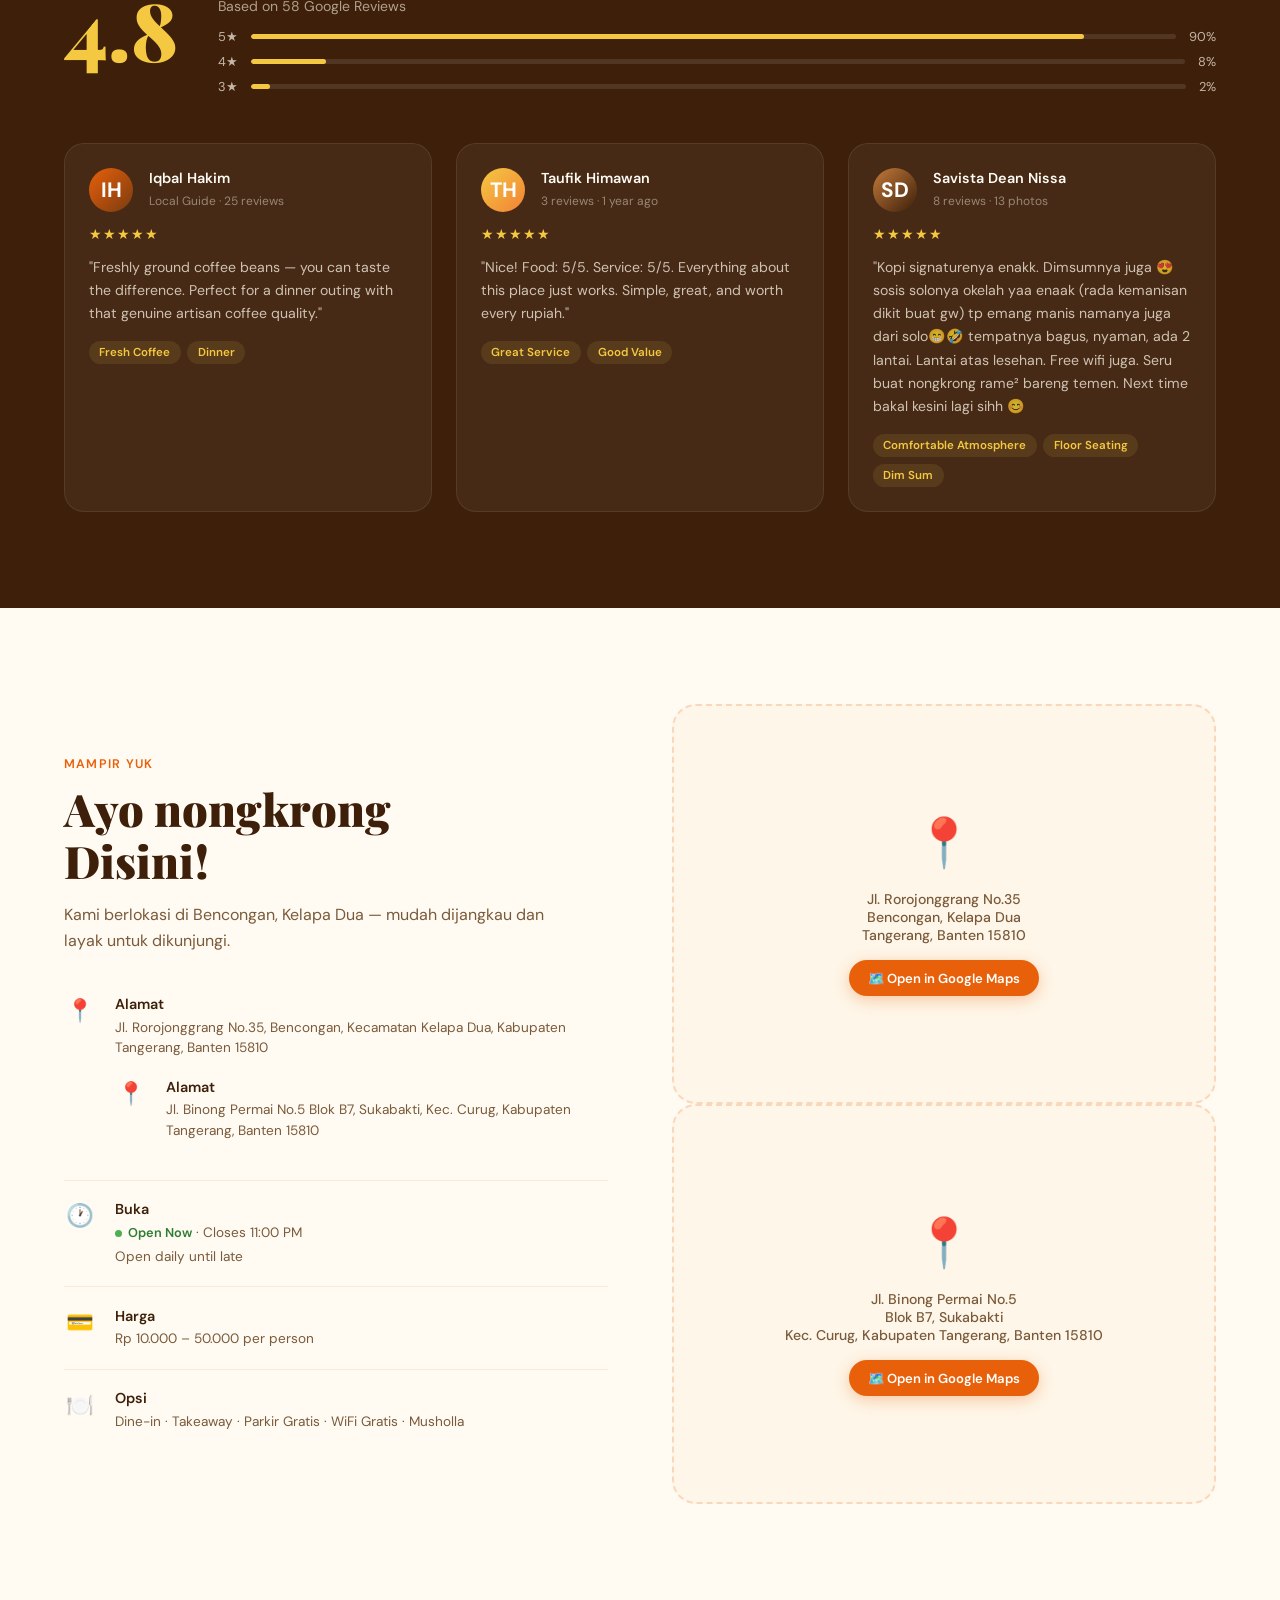
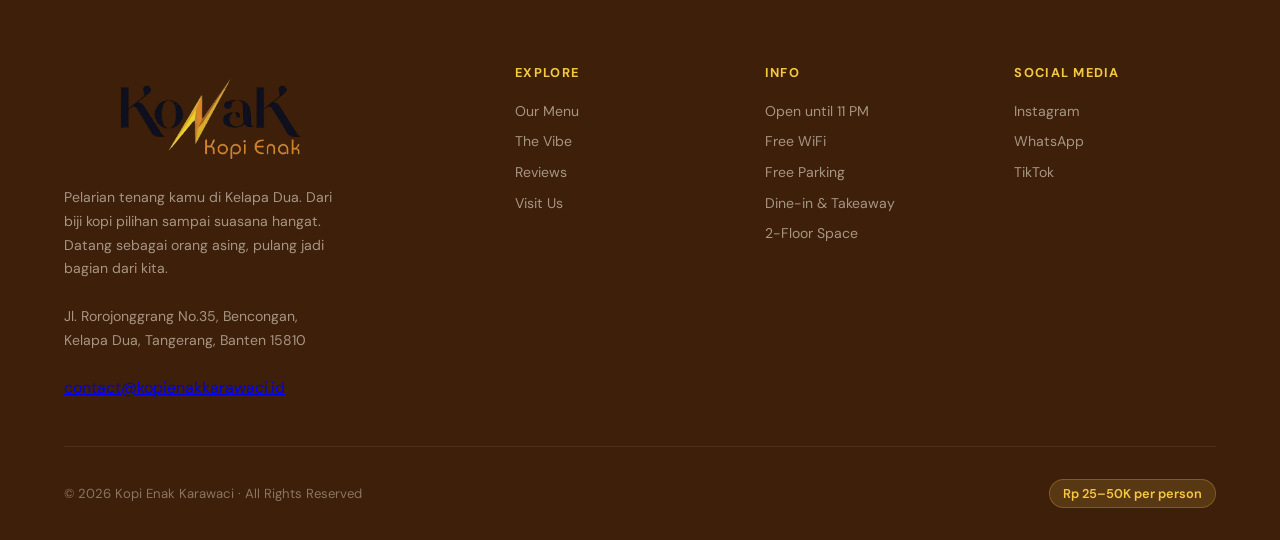
==== commit ac6a5339: "Update new location" ====
--- a/kopi-enak-karawaci.html
+++ b/kopi-enak-karawaci.html
@@ -299,6 +299,13 @@
           <div class="info-content">
             <h5>Alamat</h5>
             <p>Jl. Rorojonggrang No.35, Bencongan, Kecamatan Kelapa Dua, Kabupaten Tangerang, Banten 15810</p>
+                <div class="info-row">
+                  <div class="info-icon">📍</div>
+                  <div class="info-content">
+                    <h5>Alamat</h5>
+                    <p>Jl. Binong Permai No.5 Blok B7, Sukabakti, Kec. Curug, Kabupaten Tangerang, Banten 15810</p>
+                  </div>
+                </div>
           </div>
         </div>
         <div class="info-row">
@@ -330,6 +337,11 @@
         📍
         <p>Jl. Rorojonggrang No.35<br>Bencongan, Kelapa Dua<br>Tangerang, Banten 15810</p>
         <a href="https://maps.app.goo.gl/RFLUpTLQC5JrAfsr9" target="_blank" class="map-btn" style="font-size:0.82rem;padding:0.6rem 1.2rem;">🗺️ Open in Google Maps</a>
+      </div>
+      <div class="map-placeholder">
+        📍
+        <p>Jl. Binong Permai No.5<br>Blok B7, Sukabakti<br>Kec. Curug, Kabupaten Tangerang, Banten 15810</p>
+        <a href="#" class="map-btn" style="font-size:0.82rem;padding:0.6rem 1.2rem;">🗺️ Open in Google Maps</a>
       </div>
     </div>
   </div>
@@ -366,14 +378,14 @@
     <div class="footer-col">
       <h6>Social Media</h6>
       <ul class="footer-links">
-        <li><a href="#" title="Instagram">Instagram</a></li>
+        <li><a href="https://www.instagram.com/kopienak_karawaci/" title="Instagram">Instagram</a></li>
         <li><a href="#" title="WhatsApp">WhatsApp</a></li>
-        <li><a href="#" title="TikTok">TikTok</a></li>
+        <li><a href="https://www.tiktok.com/@kopienakkarawaci" title="TikTok">TikTok</a></li>
       </ul>
     </div>
   </div>
   <div class="footer-bottom">
-    <p>© 2025 Kopi Enak Karawaci · All Rights Reserved</p>
+    <p>© 2026 Kopi Enak Karawaci · All Rights Reserved</p>
     <span class="price-badge">Rp 25–50K per person</span>
   </div>
 </footer>
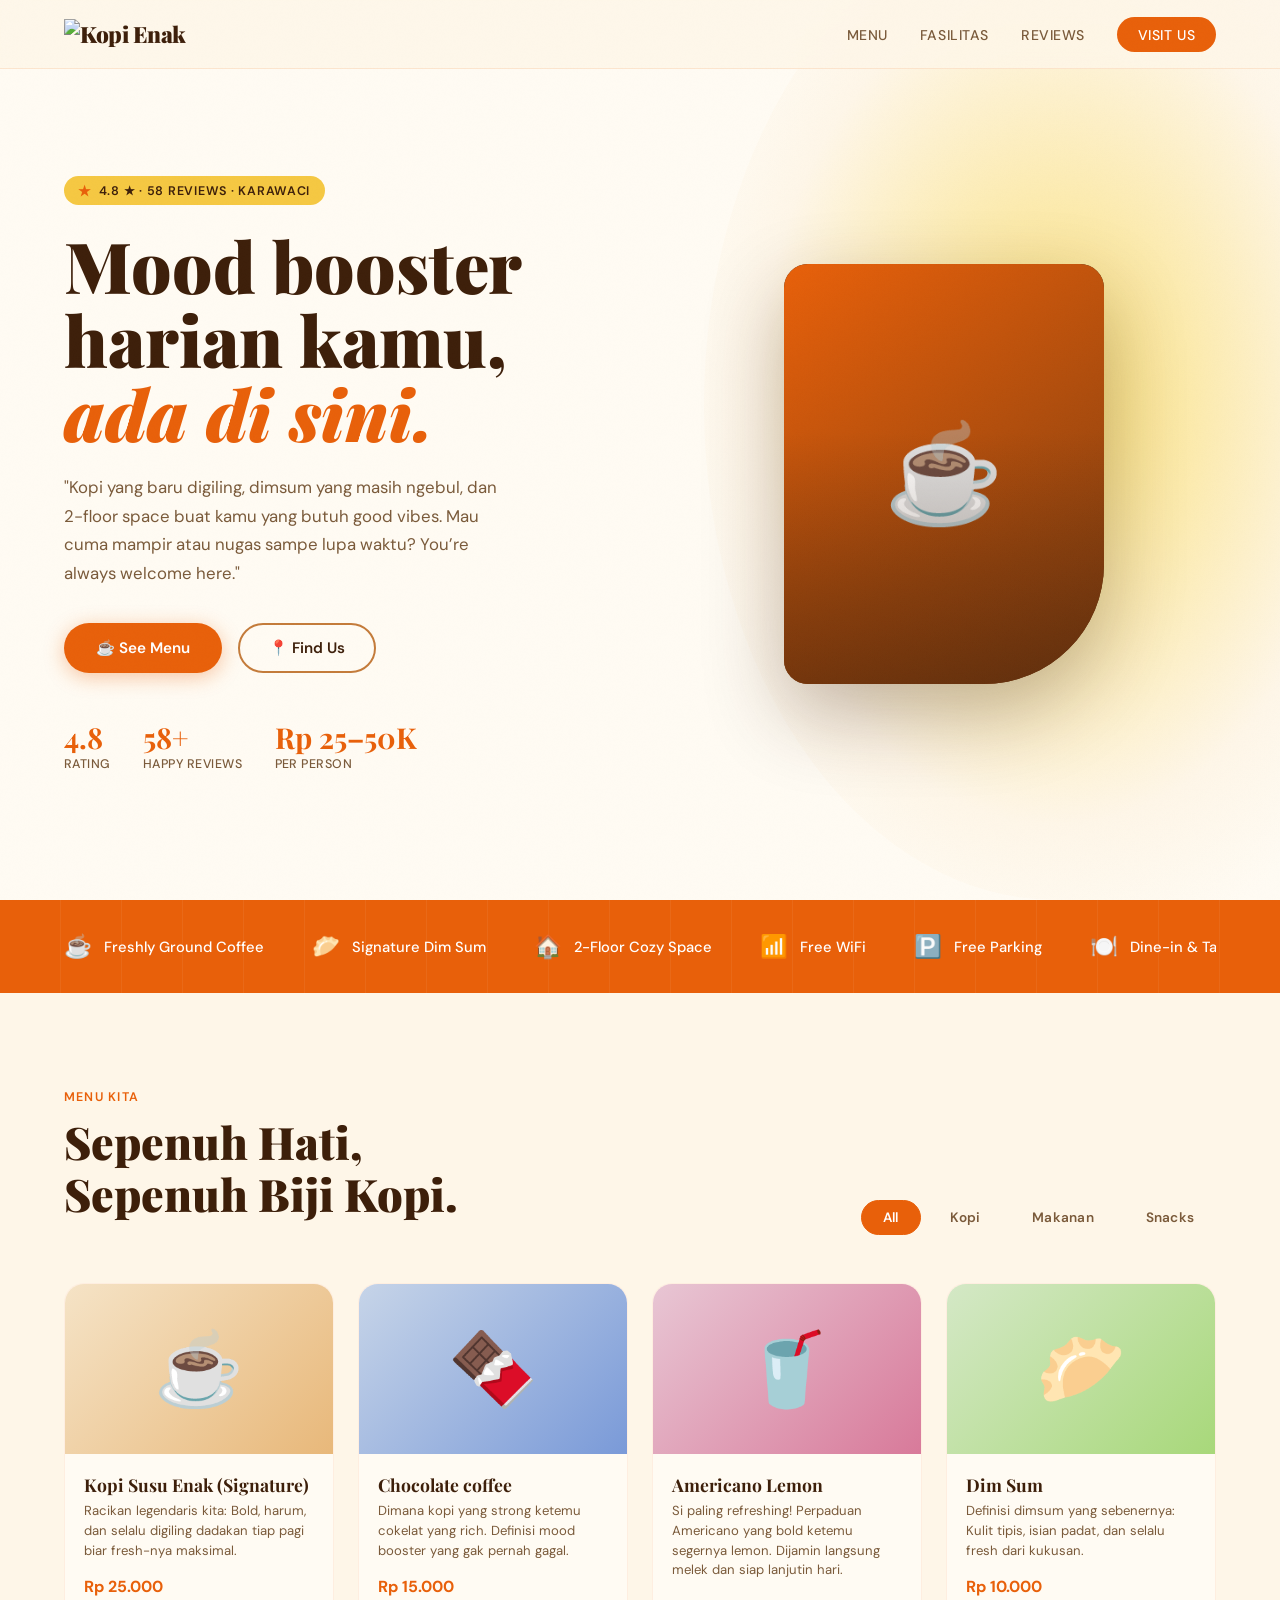
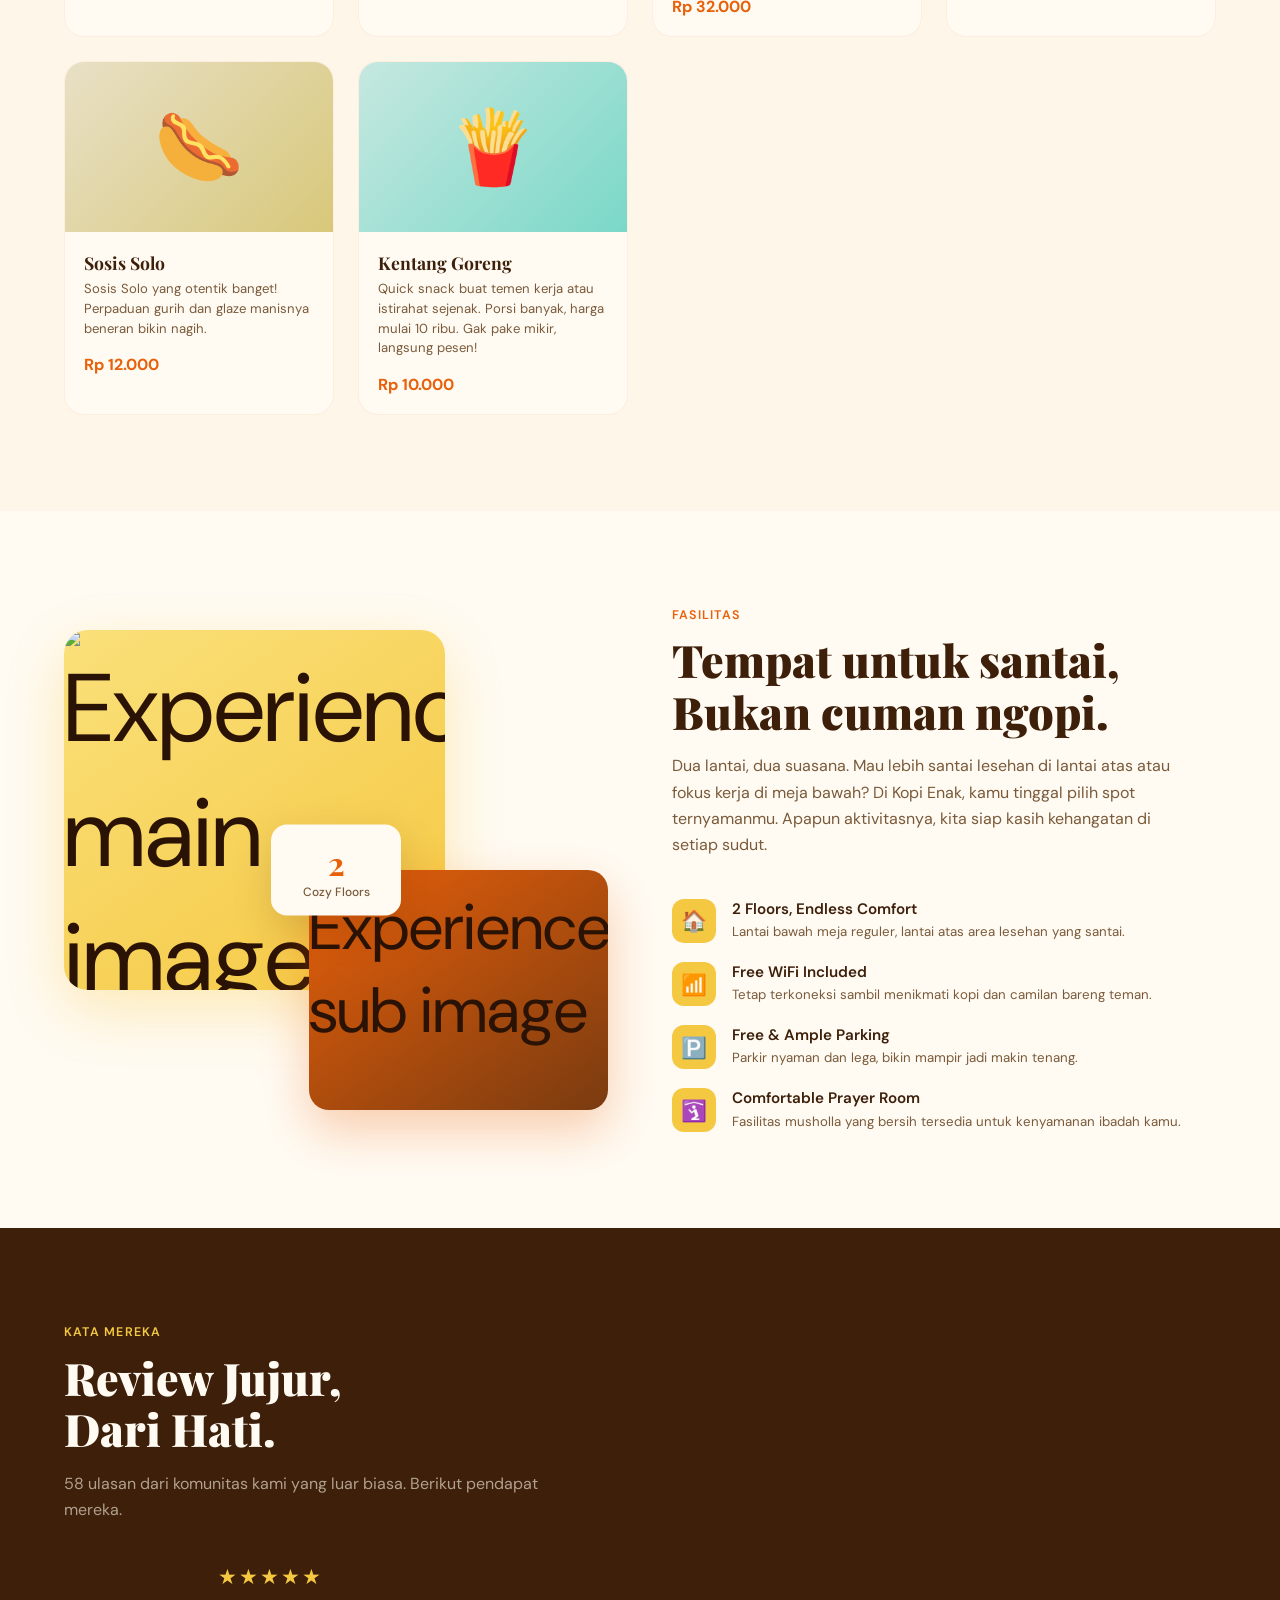
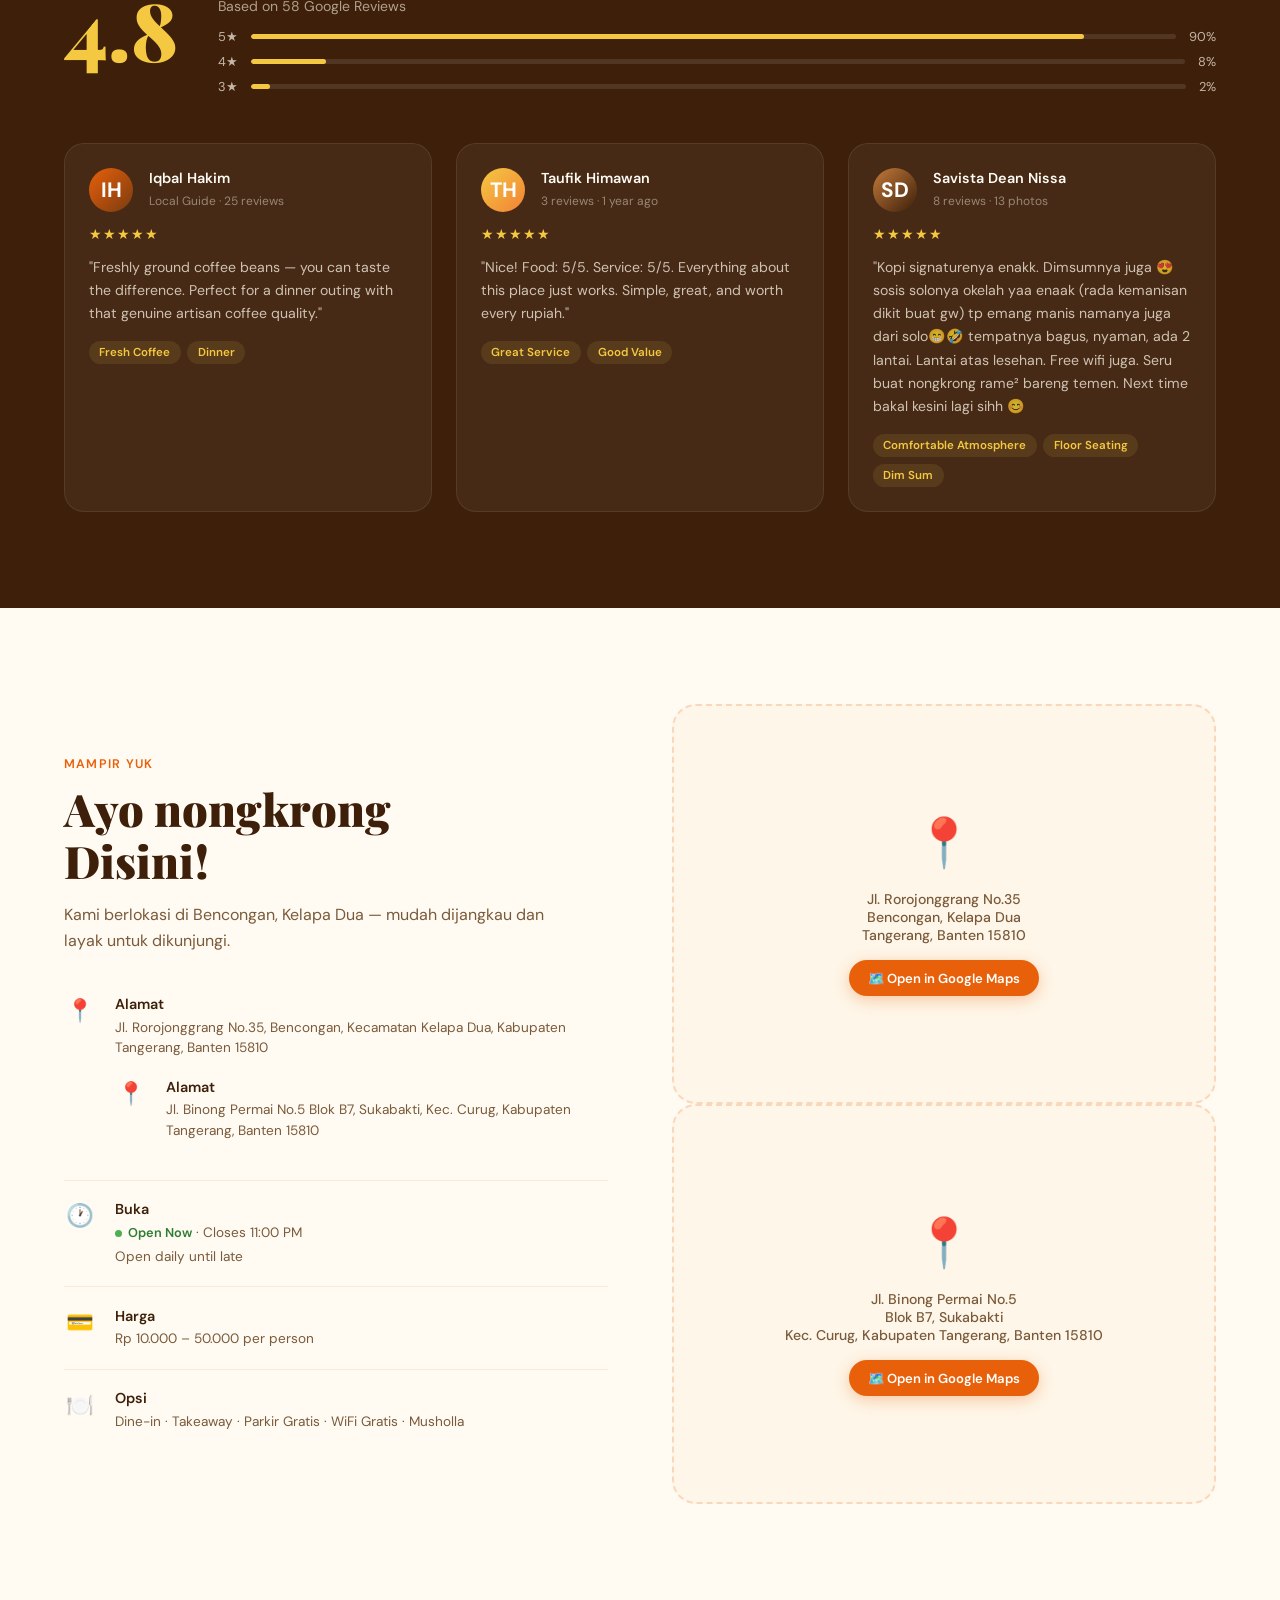
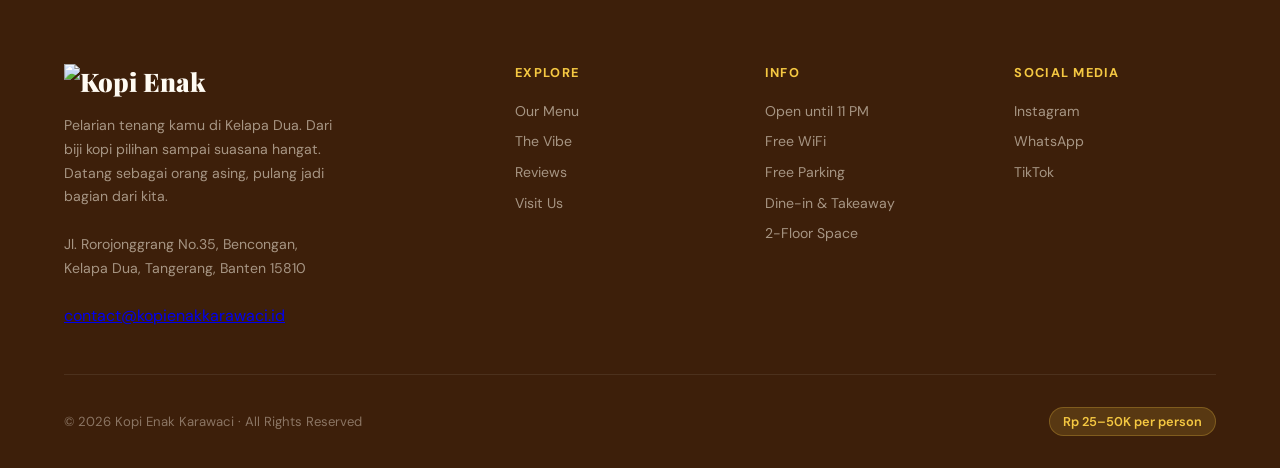
==== commit bd61c895: "Update kopi-enak-karawaci.html images" ====
--- a/kopi-enak-karawaci.html
+++ b/kopi-enak-karawaci.html
@@ -5,13 +5,13 @@
   <meta name="viewport" content="width=device-width, initial-scale=1.0" />
   <title>Kopi Enak Karawaci</title>
   <link href="https://fonts.googleapis.com/css2?family=Playfair+Display:ital,wght@0,700;0,900;1,700&family=DM+Sans:wght@300;400;500;600&display=swap" rel="stylesheet" />
-  <link rel="stylesheet" href="styles.css">
+  <link rel="stylesheet" href="./styles.css">
 </head>
 <body>
 
 <!-- NAV -->
 <nav>
-  <div class="nav-logo"><img src="images/imglogo.png" alt="Kopi Enak"></div>
+  <div class="nav-logo"><img src="images./imglogo.png" alt="Kopi Enak"></div>
   <ul class="nav-links" id="navLinks">
     <li><a href="#menu">Menu</a></li>
     <li><a href="#experience">Fasilitas</a></li>
@@ -52,7 +52,7 @@
     <div class="hero-card" id="heroCard">
       <img
         id="heroImg"
-        src="images/img1.png"
+        src="images./img1.png"
         onerror="this.style.display='none';document.getElementById('heroFallback').style.display='flex'"
         alt="Kopi Enak Karawaci cafe"
         loading="lazy"
@@ -172,8 +172,8 @@
 <section id="experience">
   <div class="experience-section">
     <div class="experience-visual reveal">
-      <div class="exp-card-main"><img src="images/img2.png" alt="Experience main image" style="width:100%;height:100%;object-fit:cover;border-radius:inherit;"/></div>
-      <div class="exp-card-sub"><img src="images/img3.png" alt="Experience sub image" style="width:100%;height:100%;object-fit:cover;border-radius:inherit;"/></div>
+      <div class="exp-card-main"><img src="images./img2.png" alt="Experience main image" style="width:100%;height:100%;object-fit:cover;border-radius:inherit;"/></div>
+      <div class="exp-card-sub"><img src="images./img3.png" alt="Experience sub image" style="width:100%;height:100%;object-fit:cover;border-radius:inherit;"/></div>
       <div class="exp-floating">
         <div class="exp-floating-num">2</div>
         <div class="exp-floating-text">Cozy Floors</div>
@@ -351,7 +351,7 @@
 <footer>
   <div class="footer-grid">
     <div>
-      <div class="footer-brand"><img src="images/imglogo.png" alt="Kopi Enak" class="footer-logo"></div>
+      <div class="footer-brand"><img src="images./imglogo.png" alt="Kopi Enak" class="footer-logo"></div>
       <p class="footer-desc">Pelarian tenang kamu di Kelapa Dua. Dari biji kopi pilihan sampai suasana hangat. Datang sebagai orang asing, pulang jadi bagian dari kita.</p>
       <p class="footer-desc">Jl. Rorojonggrang No.35, Bencongan, Kelapa Dua, Tangerang, Banten 15810</p>
       <p class="footer-email"><a href="mailto:contact@kopienakkarawaci.id">contact@kopienakkarawaci.id</a></p>
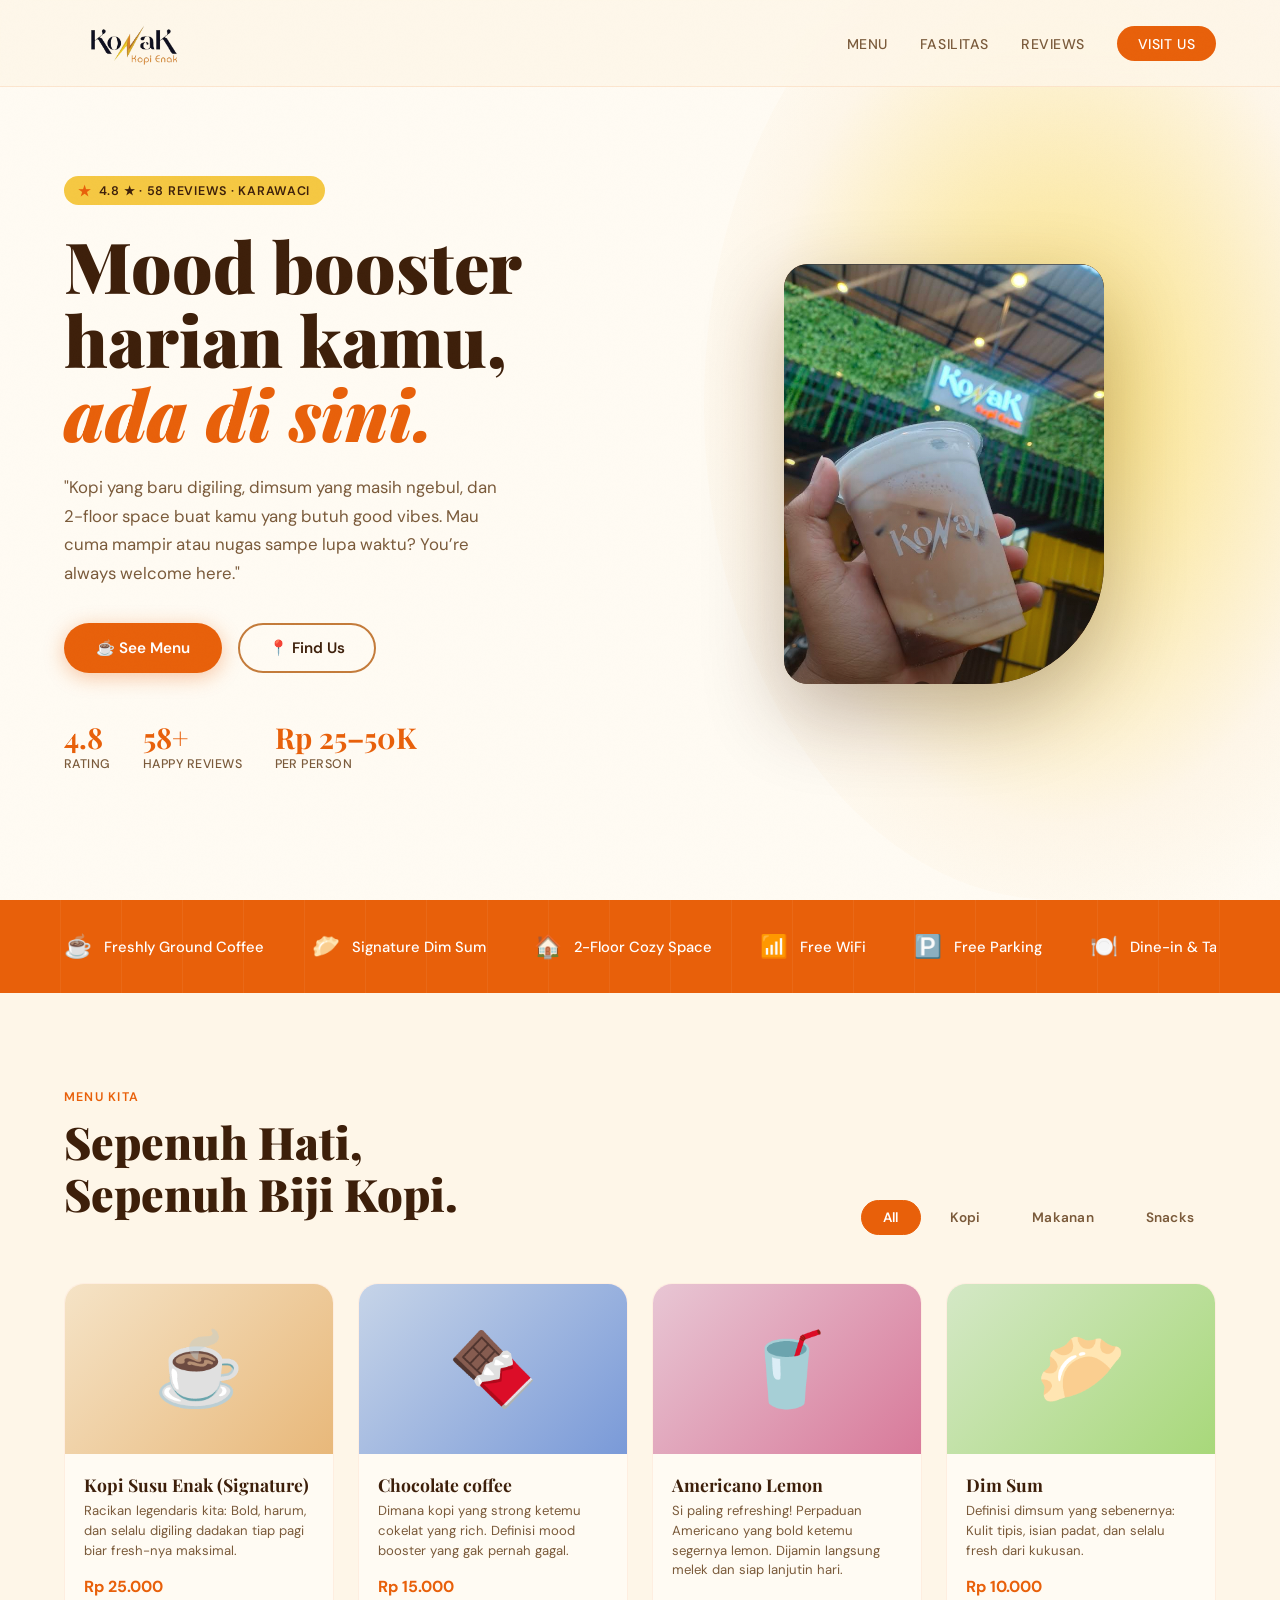
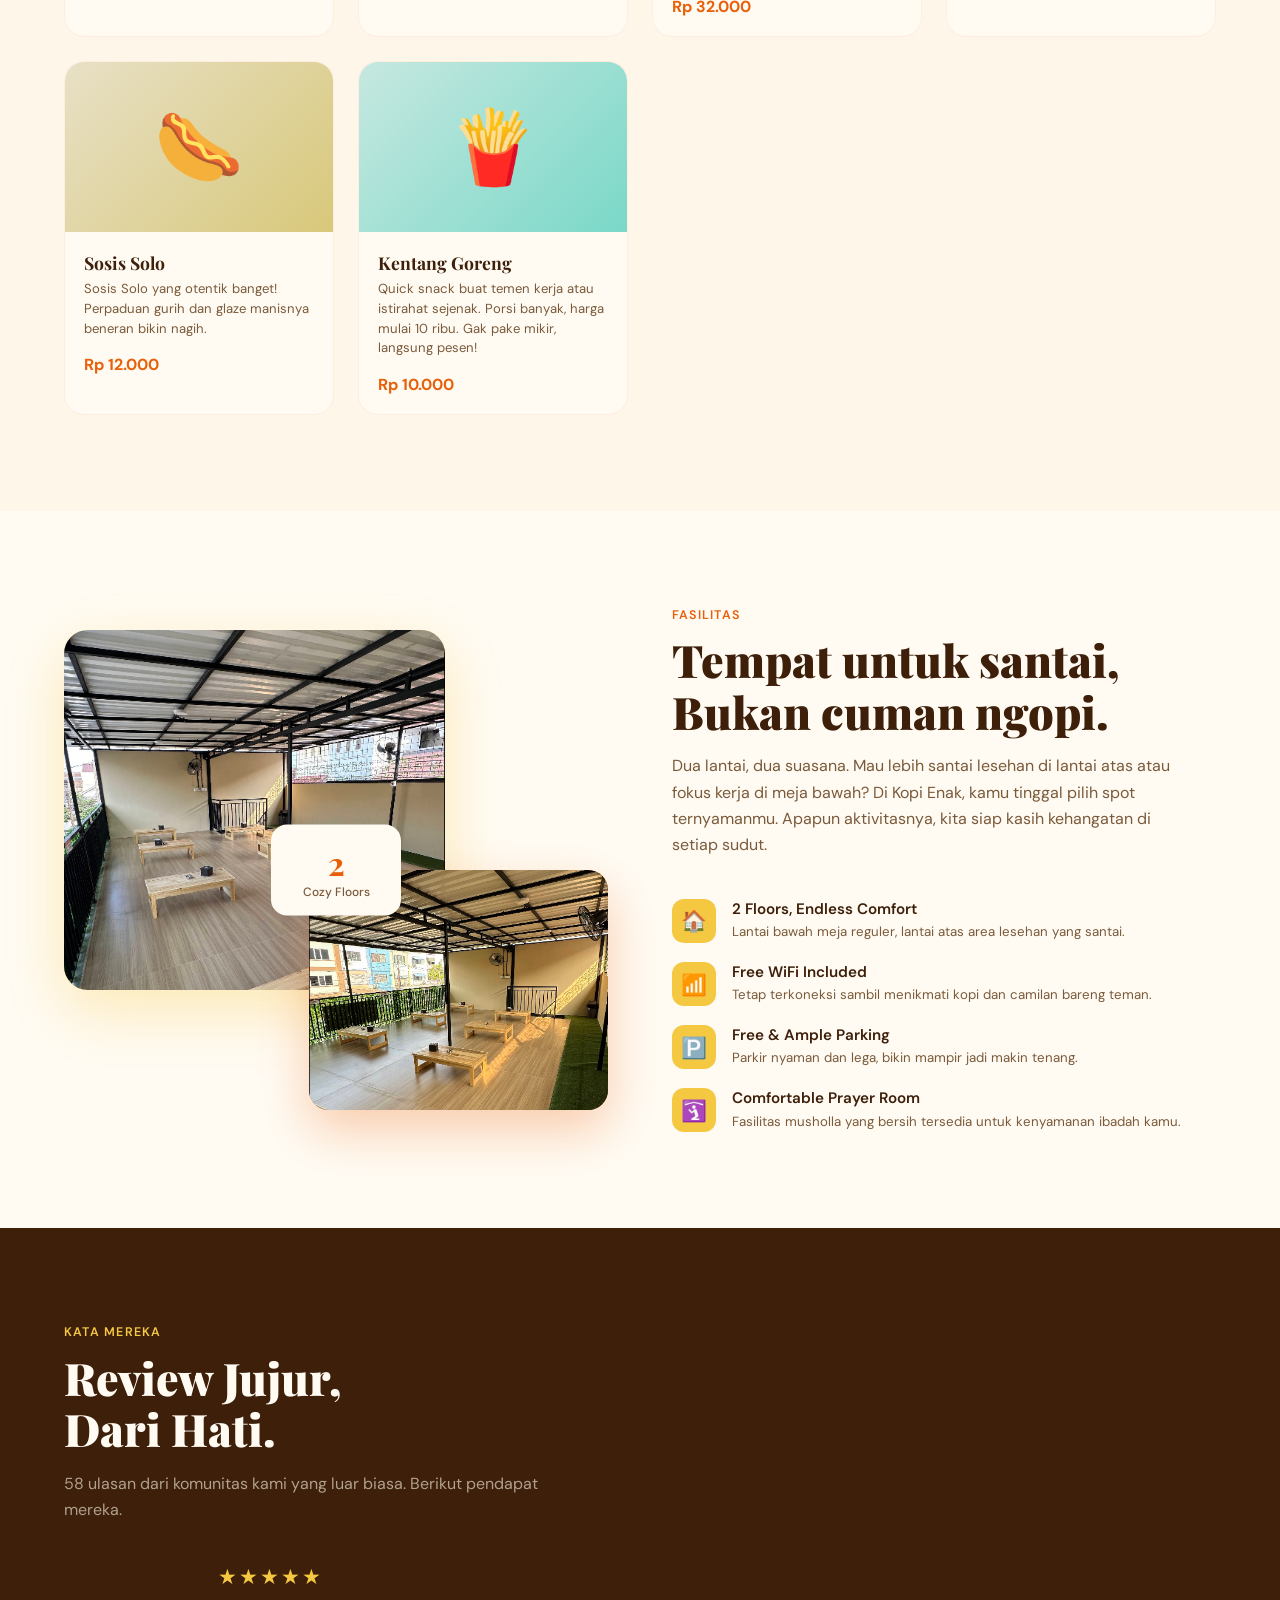
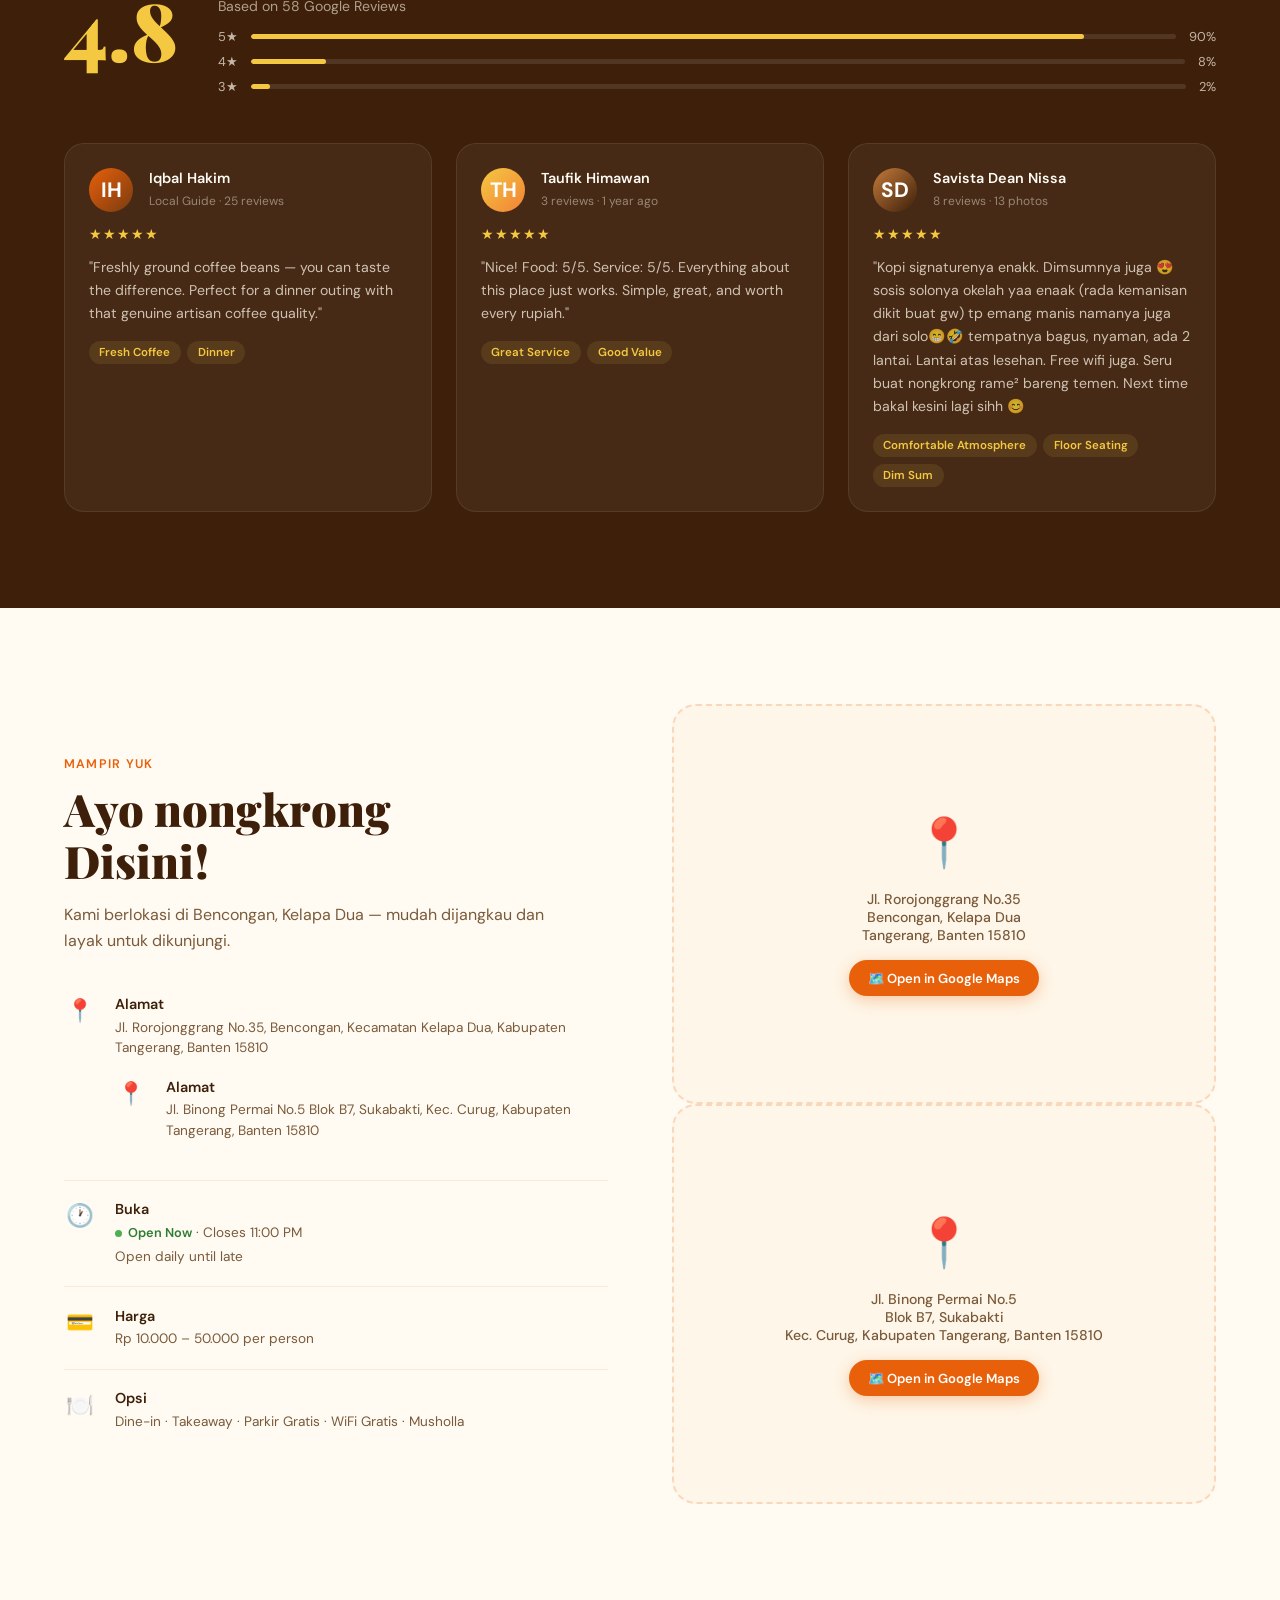
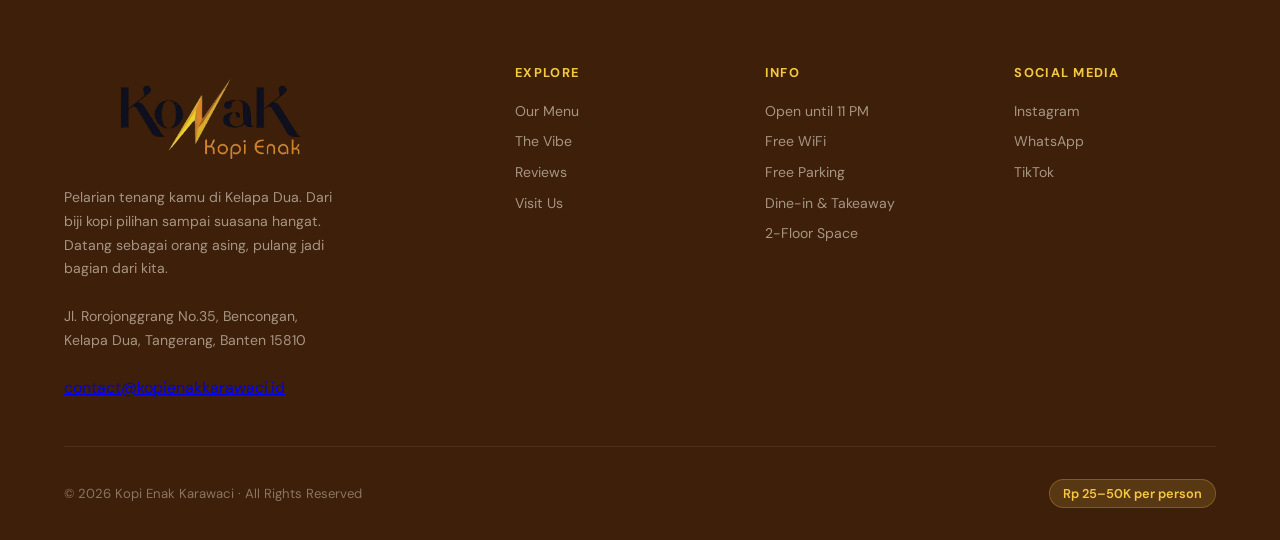
==== commit 324d1883: "Update kopi-enak-karawaci.html images 2" ====
--- a/kopi-enak-karawaci.html
+++ b/kopi-enak-karawaci.html
@@ -11,7 +11,7 @@
 
 <!-- NAV -->
 <nav>
-  <div class="nav-logo"><img src="images./imglogo.png" alt="Kopi Enak"></div>
+  <div class="nav-logo"><img src="./images/imglogo.png" alt="Kopi Enak"></div>
   <ul class="nav-links" id="navLinks">
     <li><a href="#menu">Menu</a></li>
     <li><a href="#experience">Fasilitas</a></li>
@@ -52,7 +52,7 @@
     <div class="hero-card" id="heroCard">
       <img
         id="heroImg"
-        src="images./img1.png"
+        src="./images/img1.png"
         onerror="this.style.display='none';document.getElementById('heroFallback').style.display='flex'"
         alt="Kopi Enak Karawaci cafe"
         loading="lazy"
@@ -172,8 +172,8 @@
 <section id="experience">
   <div class="experience-section">
     <div class="experience-visual reveal">
-      <div class="exp-card-main"><img src="images./img2.png" alt="Experience main image" style="width:100%;height:100%;object-fit:cover;border-radius:inherit;"/></div>
-      <div class="exp-card-sub"><img src="images./img3.png" alt="Experience sub image" style="width:100%;height:100%;object-fit:cover;border-radius:inherit;"/></div>
+      <div class="exp-card-main"><img src="./images/img2.png" alt="Experience main image" style="width:100%;height:100%;object-fit:cover;border-radius:inherit;"/></div>
+      <div class="exp-card-sub"><img src="./images/img3.png" alt="Experience sub image" style="width:100%;height:100%;object-fit:cover;border-radius:inherit;"/></div>
       <div class="exp-floating">
         <div class="exp-floating-num">2</div>
         <div class="exp-floating-text">Cozy Floors</div>
@@ -351,7 +351,7 @@
 <footer>
   <div class="footer-grid">
     <div>
-      <div class="footer-brand"><img src="images./imglogo.png" alt="Kopi Enak" class="footer-logo"></div>
+      <div class="footer-brand"><img src="./images/imglogo.png" alt="Kopi Enak" class="footer-logo"></div>
       <p class="footer-desc">Pelarian tenang kamu di Kelapa Dua. Dari biji kopi pilihan sampai suasana hangat. Datang sebagai orang asing, pulang jadi bagian dari kita.</p>
       <p class="footer-desc">Jl. Rorojonggrang No.35, Bencongan, Kelapa Dua, Tangerang, Banten 15810</p>
       <p class="footer-email"><a href="mailto:contact@kopienakkarawaci.id">contact@kopienakkarawaci.id</a></p>
@@ -390,7 +390,7 @@
   </div>
 </footer>
 
-<script src="script.js"></script>
+<script src="./script.js"></script>
 
 </body>
 </html>
